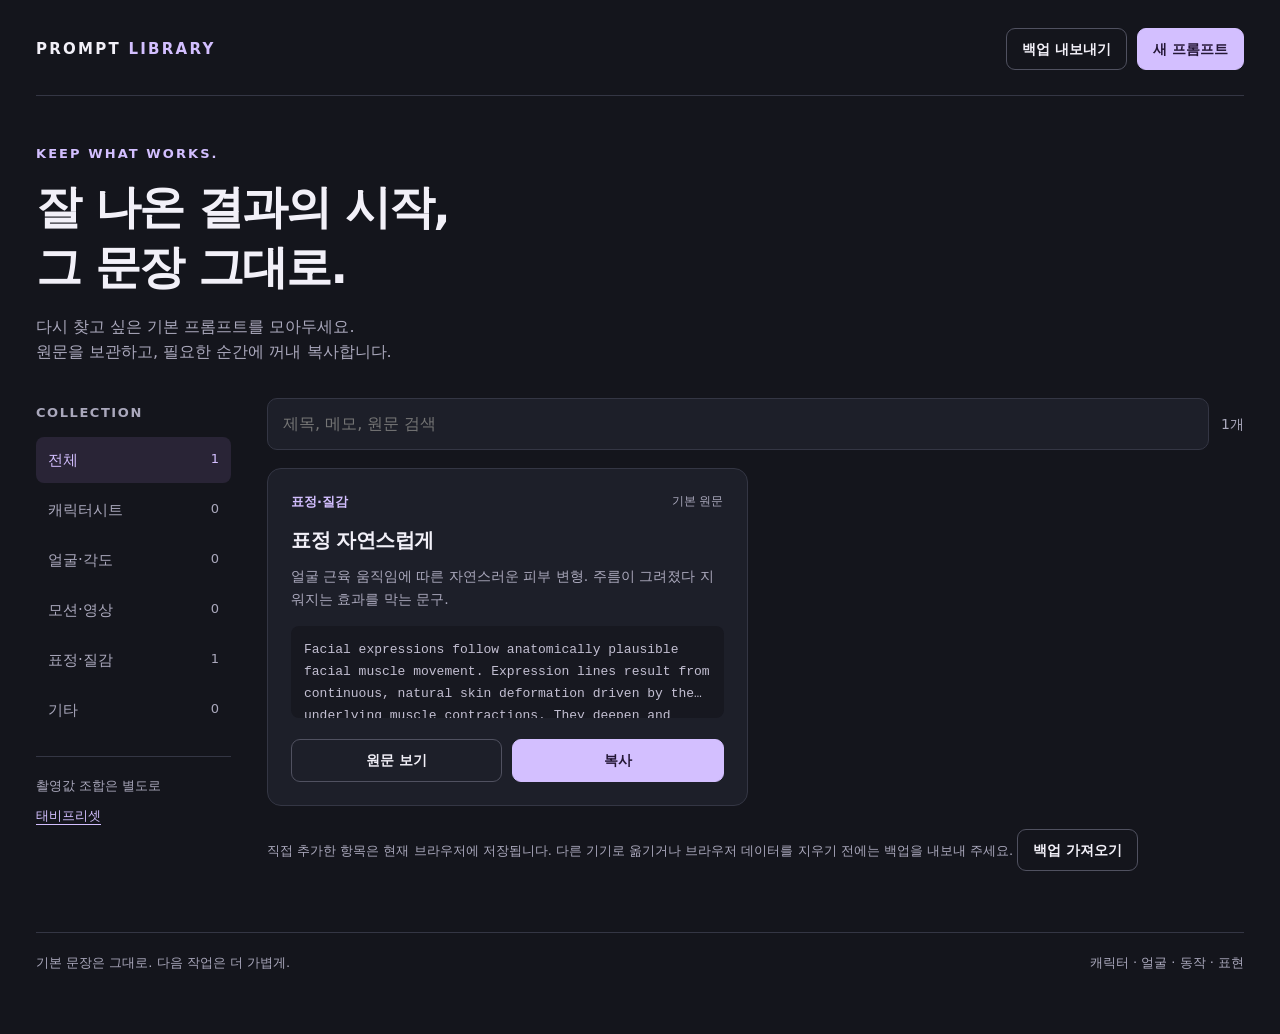
==== prompt-library/index.html @ 7e5e284a "Add standalone prompt library with exact-text storage and backup" ====
<!doctype html>
<html lang="ko">
<head>
<meta charset="utf-8">
<meta name="viewport" content="width=device-width,initial-scale=1">
<meta name="theme-color" content="#14151c">
<meta name="description" content="잘 나온 결과를 만든 프롬프트 원문을 보관하고 다시 꺼내 쓰는 개인 프롬프트 라이브러리.">
<title>PROMPT LIBRARY · 기본 프롬프트 보관함</title>
<style>
:root{color-scheme:dark;--bg:#14151c;--panel:#1d1f29;--line:#343644;--text:#f2f0f8;--muted:#aaa8bc;--accent:#d3bfff;--soft:#292436}
*{box-sizing:border-box}body{margin:0;background:var(--bg);color:var(--text);font-family:system-ui,-apple-system,"Segoe UI","Malgun Gothic",sans-serif;font-size:16px;line-height:1.6}
button,input,textarea,select{font:inherit}button,a,input,textarea,select{-webkit-tap-highlight-color:transparent}button{cursor:pointer}button:disabled{cursor:default;opacity:.5}
a{color:var(--accent);text-underline-offset:4px}button:focus-visible,a:focus-visible,input:focus-visible,textarea:focus-visible,select:focus-visible{outline:3px solid var(--accent);outline-offset:3px}
.shell{max-width:1280px;margin:auto;padding:28px 36px 60px}.top{display:flex;align-items:center;justify-content:space-between;gap:20px;padding-bottom:25px;border-bottom:1px solid var(--line)}
.brand{font-size:15px;letter-spacing:.15em;font-weight:750}.brand span{color:var(--accent)}.top-actions,.actions{display:flex;gap:10px;flex-wrap:wrap}
.btn{background:transparent;color:var(--text);border:1px solid #505160;border-radius:9px;padding:9px 15px;font-size:14px;font-weight:600;min-height:42px}.btn:hover{background:#2b2c38}.btn.primary{background:var(--accent);border-color:var(--accent);color:#241736}.btn.primary:hover{background:#e1d1ff}
.hero{padding:48px 0 33px}.eyebrow{font-size:13px;color:var(--accent);letter-spacing:.16em;font-weight:650}.hero h1{font-size:clamp(30px,4vw,46px);line-height:1.3;letter-spacing:-1.7px;margin:13px 0 16px}.hero p{color:var(--muted);margin:0;max-width:650px}
.layout{display:grid;grid-template-columns:195px minmax(0,1fr);gap:36px}.sidebar{padding-top:5px}.sidebar h2{font-size:13px;letter-spacing:.12em;color:var(--muted);margin:0 0 13px}.category{display:flex;align-items:center;justify-content:space-between;width:100%;background:none;border:0;color:var(--muted);text-align:left;font-size:15px;border-radius:8px;padding:11px 12px;margin-bottom:4px}.category:hover{background:var(--panel);color:var(--text)}.category[aria-pressed=true]{background:var(--soft);color:var(--accent)}.category small{font-size:13px}
.sidebar-note{border-top:1px solid var(--line);padding-top:19px;margin-top:23px;font-size:13px;color:var(--muted)}.sidebar-note a{display:block;margin-top:9px}
.tools{display:flex;gap:12px;align-items:center;margin-bottom:18px}.search{width:100%;background:var(--panel);border:1px solid var(--line);border-radius:10px;padding:12px 15px;color:var(--text);min-width:0}.result-count{font-size:14px;color:var(--muted);white-space:nowrap}.cards{display:grid;grid-template-columns:repeat(2,minmax(0,1fr));gap:16px}.card{border:1px solid var(--line);background:var(--panel);padding:23px;border-radius:14px;display:flex;flex-direction:column;min-width:0}.card-top{display:flex;align-items:center;justify-content:space-between;gap:10px}.tag{font-size:13px;color:var(--accent);font-weight:600}.origin{font-size:12px;color:var(--muted)}.card h3{font-size:20px;letter-spacing:-.5px;margin:12px 0 9px}.card p{color:var(--muted);font-size:14px;margin:0 0 16px;white-space:pre-wrap;overflow-wrap:anywhere}.excerpt{font:13px/1.7 Consolas,monospace;color:#c3bfd2;background:#171820;border-radius:8px;padding:13px;display:-webkit-box;-webkit-line-clamp:3;-webkit-box-orient:vertical;overflow:hidden;overflow-wrap:anywhere;margin:0 0 21px}.card .actions{margin-top:auto}.card .btn{flex:1}.empty{grid-column:1/-1;text-align:center;border:1px dashed #505160;border-radius:14px;padding:52px 24px}.empty h3{font-size:22px;margin:0 0 12px}.empty p{color:var(--muted);max-width:430px;margin:0 auto 22px}
.storage{margin-top:23px;color:var(--muted);font-size:13px}.footer{border-top:1px solid var(--line);margin-top:48px;padding-top:20px;color:var(--muted);font-size:13px;display:flex;justify-content:space-between;gap:15px;flex-wrap:wrap}
dialog{background:var(--panel);color:var(--text);border:1px solid #565268;border-radius:16px;width:min(820px,calc(100% - 24px));padding:0;max-height:90vh}dialog::backdrop{background:#090a10cc}.dialog-head{display:flex;justify-content:space-between;align-items:start;padding:23px 25px;border-bottom:1px solid var(--line);gap:16px}.dialog-head h2{font-size:23px;margin:0;letter-spacing:-.6px}.close{background:none;border:1px solid var(--line);color:var(--text);border-radius:7px;font-size:23px;line-height:1;width:36px;height:36px;flex-shrink:0}.dialog-body{padding:23px 25px}.dialog-body p{color:var(--muted);margin-top:0}.dialog-body pre{white-space:pre-wrap;overflow-wrap:anywhere;font:14px/1.8 Consolas,monospace;background:#13141c;padding:20px;border-radius:10px;max-height:47vh;overflow:auto}.dialog-foot{display:flex;gap:10px;flex-wrap:wrap;padding:17px 25px;border-top:1px solid var(--line)}.dialog-foot .btn.primary{margin-left:auto}
label.field{display:block;font-size:14px;margin:0 0 17px;color:#d6d2e2}.field input,.field textarea,.field select{display:block;width:100%;margin-top:7px;padding:10px 12px;border:1px solid #555365;border-radius:8px;color:var(--text);background:#13141c}.field textarea{resize:vertical}.field select{appearance:none;background-image:url("data:image/svg+xml,%3Csvg xmlns='http://www.w3.org/2000/svg' width='12' height='8'%3E%3Cpath d='m1 1 5 5 5-5' fill='none' stroke='%23d3bfff' stroke-width='2'/%3E%3C/svg%3E");background-position:right 13px center;background-repeat:no-repeat;padding-right:35px}.field textarea.prompt{min-height:220px;font:14px/1.7 Consolas,monospace}.field-help{font-size:13px;color:var(--muted)}.danger{color:#ffbdbd}.error{color:#ffbdbd;font-size:14px;margin:0 0 12px;white-space:pre-wrap}.toast{position:fixed;bottom:25px;left:50%;transform:translateX(-50%);background:#e0d1fb;color:#251b38;padding:11px 20px;border-radius:9px;box-shadow:0 5px 30px #0006;max-width:90%;z-index:10;font-size:14px}.hidden,[hidden]{display:none!important}
@media(max-width:850px){.shell{padding:20px 22px 40px}.layout{grid-template-columns:1fr;gap:22px}.sidebar h2,.sidebar-note{display:none}.categories{display:flex;gap:6px;overflow-x:auto}.category{width:auto;white-space:nowrap;gap:12px;margin:0}.hero{padding-top:35px}.cards{grid-template-columns:1fr 1fr}}
@media(max-width:570px){.shell{padding:18px 16px 35px}.top{align-items:start}.brand{font-size:12px;line-height:1.8}.top-actions{gap:7px;justify-content:flex-end}.top-actions .btn{font-size:13px;padding:8px 10px}.hero h1{font-size:31px}.cards{grid-template-columns:1fr}.dialog-body,.dialog-head{padding:19px}.dialog-foot{padding:15px 19px}.tools{gap:8px}.card{padding:20px}}
</style>
</head>
<body>
<main class="shell">
<header class="top"><div class="brand">PROMPT <span>LIBRARY</span></div><div class="top-actions"><button class="btn" id="exportBtn">백업 내보내기</button><button class="btn primary" id="newBtn">새 프롬프트</button></div></header>
<section class="hero"><div class="eyebrow">KEEP WHAT WORKS.</div><h1>잘 나온 결과의 시작,<br>그 문장 그대로.</h1><p>다시 찾고 싶은 기본 프롬프트를 모아두세요.<br>원문을 보관하고, 필요한 순간에 꺼내 복사합니다.</p></section>
<div class="layout">
<aside class="sidebar"><h2>COLLECTION</h2><nav class="categories" id="categories" aria-label="프롬프트 분류"></nav><div class="sidebar-note">촬영값 조합은 별도로<a href="/tabby-presets-v4/">태비프리셋</a></div></aside>
<section aria-label="프롬프트 목록"><div class="tools"><input type="search" id="search" class="search" placeholder="제목, 메모, 원문 검색" aria-label="프롬프트 검색"><span class="result-count" id="count" aria-live="polite"></span></div><div class="cards" id="cards"></div><p class="storage">직접 추가한 항목은 현재 브라우저에 저장됩니다. 다른 기기로 옮기거나 브라우저 데이터를 지우기 전에는 백업을 내보내 주세요. <button class="btn" id="importBtn">백업 가져오기</button></p></section>
</div>
<footer class="footer"><span>기본 문장은 그대로. 다음 작업은 더 가볍게.</span><span>캐릭터 · 얼굴 · 동작 · 표현</span></footer>
</main>
<dialog id="viewDialog" aria-labelledby="viewTitle"><header class="dialog-head"><div><span class="tag" id="viewCategory"></span><h2 id="viewTitle"></h2></div><button class="close" data-close="viewDialog" aria-label="원문 닫기">×</button></header><div class="dialog-body"><p id="viewNote"></p><pre id="viewText"></pre><span class="field-help" id="viewLength"></span></div><footer class="dialog-foot"><button class="btn" id="editBtn">수정</button><button class="btn danger" id="deleteBtn">삭제</button><button class="btn primary" id="copyView">원문 복사</button></footer></dialog>
<dialog id="editDialog" aria-labelledby="editTitle"><form id="editForm"><header class="dialog-head"><h2 id="editTitle">새 프롬프트</h2><button class="close" type="button" data-close="editDialog" aria-label="작성 닫기">×</button></header><div class="dialog-body"><p class="error" id="editError" hidden></p><label class="field">제목<input id="titleInput" required maxlength="120" placeholder="예: 캐릭터시트 · 앞 / 뒤 / 타이트샷"></label><label class="field">분류<select id="categoryInput"></select></label><label class="field">메모<textarea id="noteInput" rows="2" maxlength="2000" placeholder="잘 나온 조건이나 참조 이미지 역할을 적어두세요."></textarea></label><label class="field">프롬프트 원문<textarea class="prompt" id="textInput" required spellcheck="false" placeholder="성공한 프롬프트를 그대로 붙여넣으세요."></textarea></label><div class="field-help">원문은 자동으로 고치거나 번역하지 않습니다.</div></div><footer class="dialog-foot"><button class="btn" type="button" data-close="editDialog">취소</button><button class="btn primary" type="submit">이 브라우저에 저장</button></footer></form></dialog>
<input type="file" id="importFile" accept=".json,application/json" hidden>
<div id="toast" class="toast" role="status" hidden></div>
<script>
'use strict';
const CATEGORIES=['캐릭터시트','얼굴·각도','모션·영상','표정·질감','기타'];
const SEEDS=[{id:'builtin-natural-expression',title:'표정 자연스럽게',category:'표정·질감',note:'얼굴 근육 움직임에 따른 자연스러운 피부 변형. 주름이 그려졌다 지워지는 효과를 막는 문구.',text:'Facial expressions follow anatomically plausible facial muscle movement.\n\nExpression lines result from continuous, natural skin deformation driven by the underlying muscle contractions. They deepen and soften smoothly with the expression, remaining consistent with the skin’s texture and lighting.\n\nKeep the eyes, cheeks and mouth coordinated.\n\nNo drawn-on wrinkle lines, sudden crease appearance or disappearance, or flickering wrinkle textures.'}];
const KEY='prompt-library-v1';
const $=id=>document.getElementById(id);
let local=[],category='전체',query='',viewId=null,editId=null,timer;
let storageReady=true;
try{const saved=JSON.parse(localStorage.getItem(KEY)||'[]');if(!validEntries(saved))throw Error('invalid');local=saved;}catch(e){storageReady=false;}
function validEntries(entries){return Array.isArray(entries)&&entries.every(p=>p&&typeof p.id==='string'&&p.id.startsWith('local-')&&typeof p.title==='string'&&p.title.trim()&&typeof p.text==='string'&&p.text.trim()&&typeof p.note==='string'&&CATEGORIES.includes(p.category))&&new Set(entries.map(p=>p.id)).size===entries.length;}
function all(){return [...SEEDS,...local];}
function notify(text){clearTimeout(timer);$('toast').textContent=text;$('toast').hidden=false;timer=setTimeout(()=>$('toast').hidden=true,3500);}
function persist(next){if(!storageReady){notify('기존 보관함을 읽지 못해 저장을 중단했어요. 브라우저 데이터를 확인해 주세요.');return false;}try{localStorage.setItem(KEY,JSON.stringify(next));local=next;storageReady=true;return true;}catch(e){notify('저장 공간에 접근할 수 없어요. 원문을 복사해 별도로 보관해 주세요.');return false;}}
function el(tag,cls,text){const n=document.createElement(tag);if(cls)n.className=cls;if(text!==undefined)n.textContent=text;return n;}
function render(){
 const items=all();
 $('categories').replaceChildren();
 for(const name of ['전체',...CATEGORIES]){const b=el('button','category');b.type='button';b.setAttribute('aria-pressed',String(category===name));b.append(el('span','',name),el('small','',String(name==='전체'?items.length:items.filter(p=>p.category===name).length)));b.addEventListener('click',()=>{category=name;render();});$('categories').append(b);}
 const filtered=items.filter(p=>(category==='전체'||p.category===category)&&[p.title,p.note,p.text].some(t=>t.toLocaleLowerCase().includes(query)));
 $('count').textContent=filtered.length+'개';
 $('cards').replaceChildren();
 for(const p of filtered){const card=el('article','card');const top=el('div','card-top');top.append(el('span','tag',p.category),el('span','origin',p.id.startsWith('builtin-')?'기본 원문':'내 보관함'));card.append(top,el('h3','',p.title),el('p','',p.note),el('div','excerpt',p.text));const actions=el('div','actions');const open=el('button','btn','원문 보기');open.type='button';open.addEventListener('click',()=>show(p.id));const copy=el('button','btn primary','복사');copy.type='button';copy.addEventListener('click',()=>copyText(p));actions.append(open,copy);card.append(actions);$('cards').append(card);}
 if(!filtered.length){const empty=el('div','empty');empty.append(el('h3','',query?'검색 결과가 없어요':'첫 원문을 담아보세요'),el('p','',query?'다른 검색어나 분류로 찾아보세요.':'캐릭터시트, 얼굴 3분할처럼 잘 먹힌 프롬프트를 수정 없이 보관하세요.'));if(!query){const b=el('button','btn primary','프롬프트 추가');b.addEventListener('click',()=>edit());empty.append(b);}$('cards').append(empty);}
}
function show(id){const p=all().find(p=>p.id===id);if(!p)return;viewId=id;$('viewCategory').textContent=p.category;$('viewTitle').textContent=p.title;$('viewNote').textContent=p.note;$('viewText').textContent=p.text;$('viewLength').textContent=p.text.length.toLocaleString()+'자 · 공백·줄바꿈 포함';$('deleteBtn').hidden=id.startsWith('builtin-');$('editBtn').textContent=id.startsWith('builtin-')?'내 사본 만들기':'수정';$('viewDialog').showModal();}
function edit(p=null){if($('viewDialog').open)$('viewDialog').close();editId=p&&p.id.startsWith('local-')?p.id:null;$('editTitle').textContent=editId?'프롬프트 수정':p?'내 사본 만들기':'새 프롬프트';$('editForm').reset();$('editError').hidden=true;$('titleInput').value=p?p.title:'';$('categoryInput').value=p?p.category:category==='전체'?CATEGORIES[0]:category;$('noteInput').value=p?p.note:'';$('textInput').value=p?p.text:'';$('editDialog').showModal();}
async function copyText(p){try{await navigator.clipboard.writeText(p.text);notify('원문을 그대로 복사했어요.');}catch(e){if(!$('viewDialog').open)show(p.id);const selection=window.getSelection();const range=document.createRange();range.selectNodeContents($('viewText'));selection.removeAllRanges();selection.addRange(range);notify('원문을 선택했어요. Ctrl+C 또는 복사 메뉴로 복사해 주세요.');}}
function download(data){const url=URL.createObjectURL(new Blob([JSON.stringify(data,null,2)],{type:'application/json'}));const a=el('a');a.href=url;a.download='prompt-library-backup-'+new Date().toISOString().slice(0,10)+'.json';document.body.append(a);a.click();a.remove();setTimeout(()=>URL.revokeObjectURL(url),1000);}
for(const name of CATEGORIES){const o=el('option','',name);o.value=name;$('categoryInput').append(o);}
$('search').addEventListener('input',e=>{query=e.target.value.toLocaleLowerCase();render();});
$('newBtn').addEventListener('click',()=>edit());
$('editBtn').addEventListener('click',()=>edit(all().find(p=>p.id===viewId)));
$('copyView').addEventListener('click',()=>copyText(all().find(p=>p.id===viewId)));
document.querySelectorAll('[data-close]').forEach(b=>b.addEventListener('click',()=>$(b.dataset.close).close()));
$('editForm').addEventListener('submit',e=>{e.preventDefault();if(!$('titleInput').value.trim()||!$('textInput').value.trim()){$('editError').textContent='제목과 원문을 입력해 주세요.';$('editError').hidden=false;return;}const p={id:editId||'local-'+crypto.randomUUID(),title:$('titleInput').value,category:$('categoryInput').value,note:$('noteInput').value,text:$('textInput').value};const next=editId?local.map(x=>x.id===editId?p:x):[...local,p];if(!persist(next))return;category=p.category;query='';$('search').value='';$('editDialog').close();render();notify('원문을 저장했어요.');});
$('deleteBtn').addEventListener('click',()=>{const p=local.find(p=>p.id===viewId);if(!p)return;if(confirm('“'+p.title+'”을 내 보관함에서 삭제할까요? 백업이 없다면 복구할 수 없어요.')){if(!persist(local.filter(x=>x.id!==viewId)))return;$('viewDialog').close();render();notify('삭제했어요.');}});
$('exportBtn').addEventListener('click',()=>{if(!storageReady){notify('저장된 데이터를 읽을 수 없어 백업을 만들지 않았어요. 브라우저 저장소를 확인해 주세요.');return;}download({format:'prompt-library',version:1,entries:local});});
$('importBtn').addEventListener('click',()=>$('importFile').click());
$('importFile').addEventListener('change',async e=>{const file=e.target.files[0];if(!file)return;try{if(file.size>5*1024*1024)throw Error('파일 크기는 5MB 이하여야 해요.');const data=JSON.parse(await file.text());if(data.format!=='prompt-library'||data.version!==1||!validEntries(data.entries))throw Error('올바른 프롬프트 라이브러리 백업 파일이 아니에요.');const next=[...local];let added=0;for(const p of data.entries){if(next.some(x=>x.title===p.title&&x.category===p.category&&x.note===p.note&&x.text===p.text))continue;next.push({...p,id:'local-'+crypto.randomUUID()});added++;}if(added&&!persist(next))return;category='전체';query='';$('search').value='';render();notify(added+'개를 가져왔어요. 기존 원문은 유지했어요.');}catch(error){notify(error.message||'백업을 읽지 못했어요.');}finally{e.target.value='';}});
render();
if(!storageReady)notify('브라우저 보관함을 읽지 못했어요. 기존 데이터를 덮어쓰지 않도록 백업을 확인해 주세요.');
</script>
</body>
</html>
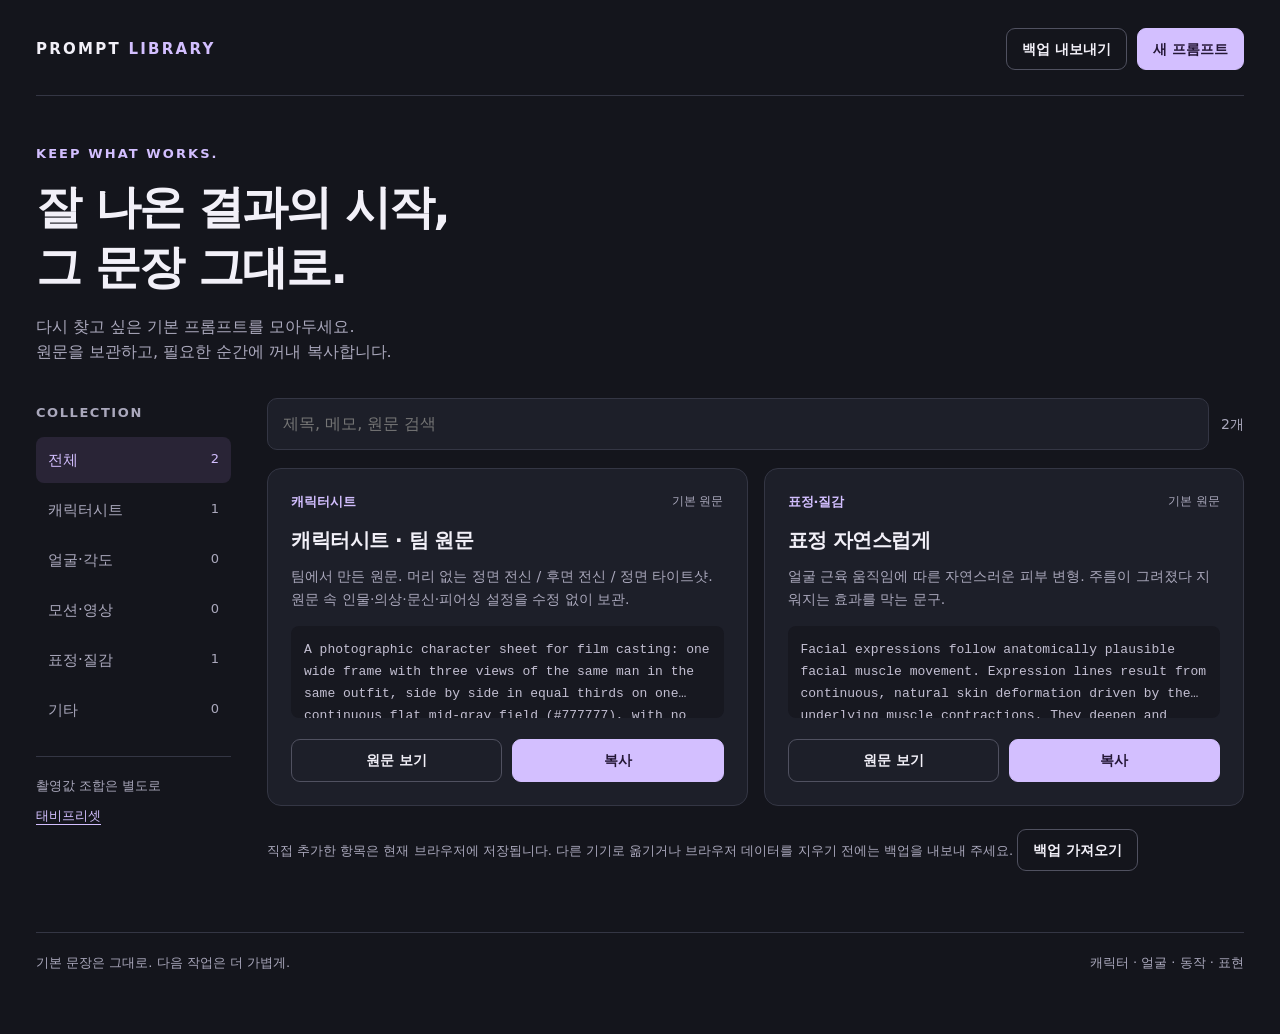
==== commit 029a0eef: "Archive original team character sheet prompt verbatim" ====
--- a/prompt-library/index.html
+++ b/prompt-library/index.html
@@ -42,7 +42,7 @@
 <script>
 'use strict';
 const CATEGORIES=['캐릭터시트','얼굴·각도','모션·영상','표정·질감','기타'];
-const SEEDS=[{id:'builtin-natural-expression',title:'표정 자연스럽게',category:'표정·질감',note:'얼굴 근육 움직임에 따른 자연스러운 피부 변형. 주름이 그려졌다 지워지는 효과를 막는 문구.',text:'Facial expressions follow anatomically plausible facial muscle movement.\n\nExpression lines result from continuous, natural skin deformation driven by the underlying muscle contractions. They deepen and soften smoothly with the expression, remaining consistent with the skin’s texture and lighting.\n\nKeep the eyes, cheeks and mouth coordinated.\n\nNo drawn-on wrinkle lines, sudden crease appearance or disappearance, or flickering wrinkle textures.'}];
+const SEEDS=[{"id":"builtin-character-sheet-team-original","title":"캐릭터시트 · 팀 원문","category":"캐릭터시트","note":"팀에서 만든 원문. 머리 없는 정면 전신 / 후면 전신 / 정면 타이트샷. 원문 속 인물·의상·문신·피어싱 설정을 수정 없이 보관.","text":"A photographic character sheet for film casting: one wide frame with three views of the same man in the same outfit, side by side in equal thirds on one continuous flat mid-gray field (#777777), with no dividing lines or borders between the views.\n\nThe attached reference sets identity and wardrobe only: face, hair, build, tattoo, piercings and garments. Its smoothed skin, stiff hair, lighting, background, poses, layout and guitar are not used; his hands are empty.\n\nA lean young East Asian man with tousled bleached-blond hair, dark at the roots, the sides and nape clipped short and dark, light warm skin and sharp dark brows. A black fine-line compass-wheel tattoo sits on the right side of his neck below the ear, a thin line running up to the earlobe. Round black plug earrings in both lobes; a small silver ring through the lower lip, just off-center toward his right. He wears a dark crimson button-up shirt in an all-over black paisley print, collar open and top buttons undone over a white ribbed tank, sleeves rolled to the elbow, untucked; faded black slim jeans, a silver wallet chain at his left hip; black lace-up combat boots; a silver chain necklace.\n\nLeft third — full body from the front, headless. He stands dead-on to the lens, shoulders and hips square, arms relaxed at the sides, feet parallel, weight even, whatever pose the reference shows. The head and hair are absent. The neck ends in one clean flat horizontal edge at the base of the throat, like a headless dress-form, with empty gray above it. The shirt hangs open over the white tank, the silver chain resting on the skin below the cut edge.\n\nMiddle third — full body from directly behind, head attached, the same squared even stance, spine centered. The blond top sits over the short dark nape, the tattoo shows on the right side of the neck, and the paisley print runs unbroken across the shirt back to its loose hem.\n\nThe front and rear figures are the same size, shoulders level with each other, shoes on one baseline.\n\nRight third — tight face close-up from just above the crown to the collarbones, the face filling the view. Head dead-on and level, both ears equally visible, eyes into the lens, neutral expression, lips closed. The paisley collar, white tank and silver chain enter at the bottom.\n\nLighting is flat and directionless in all three views: one broad soft frontal source with equal fill from every side, both halves of the face equally bright, no shadow thrown. The gray is one even value corner to corner, a flat color, not a wall or floor.\n\nTexture is the priority. Natural skin texture at true-to-life color: fine visible pores across the nose, cheeks and forehead, faint peach fuzz along the jaw and hairline, slight natural tonal variation, a matte finish — clear, real and flattering, the way a sharp medium-format studio photograph renders a face. Hair as separate strands with flyaways and visible darker regrowth at the roots. Fine fabric detail: the woven paisley cloth with the print sitting in the fabric, the rib of the white tank, faded twill and seam wear on the black denim, scuffed boot leather. Real metal on the chains and lip ring; the tattoo as soft ink under the skin. Skin tone identical across face, neck, hands and back in every view. Sharp even focus, soft film grain.\n\nNo text, labels or numbers, no dividing lines, no shadows on the gray, no floor line, no vignette or gradient, no background blur, no torn or ragged neck edge, no retouched, airbrushed, waxy or plastic skin, no CGI or illustrated look."},{id:'builtin-natural-expression',title:'표정 자연스럽게',category:'표정·질감',note:'얼굴 근육 움직임에 따른 자연스러운 피부 변형. 주름이 그려졌다 지워지는 효과를 막는 문구.',text:'Facial expressions follow anatomically plausible facial muscle movement.\n\nExpression lines result from continuous, natural skin deformation driven by the underlying muscle contractions. They deepen and soften smoothly with the expression, remaining consistent with the skin’s texture and lighting.\n\nKeep the eyes, cheeks and mouth coordinated.\n\nNo drawn-on wrinkle lines, sudden crease appearance or disappearance, or flickering wrinkle textures.'}];
 const KEY='prompt-library-v1';
 const $=id=>document.getElementById(id);
 let local=[],category='전체',query='',viewId=null,editId=null,timer;
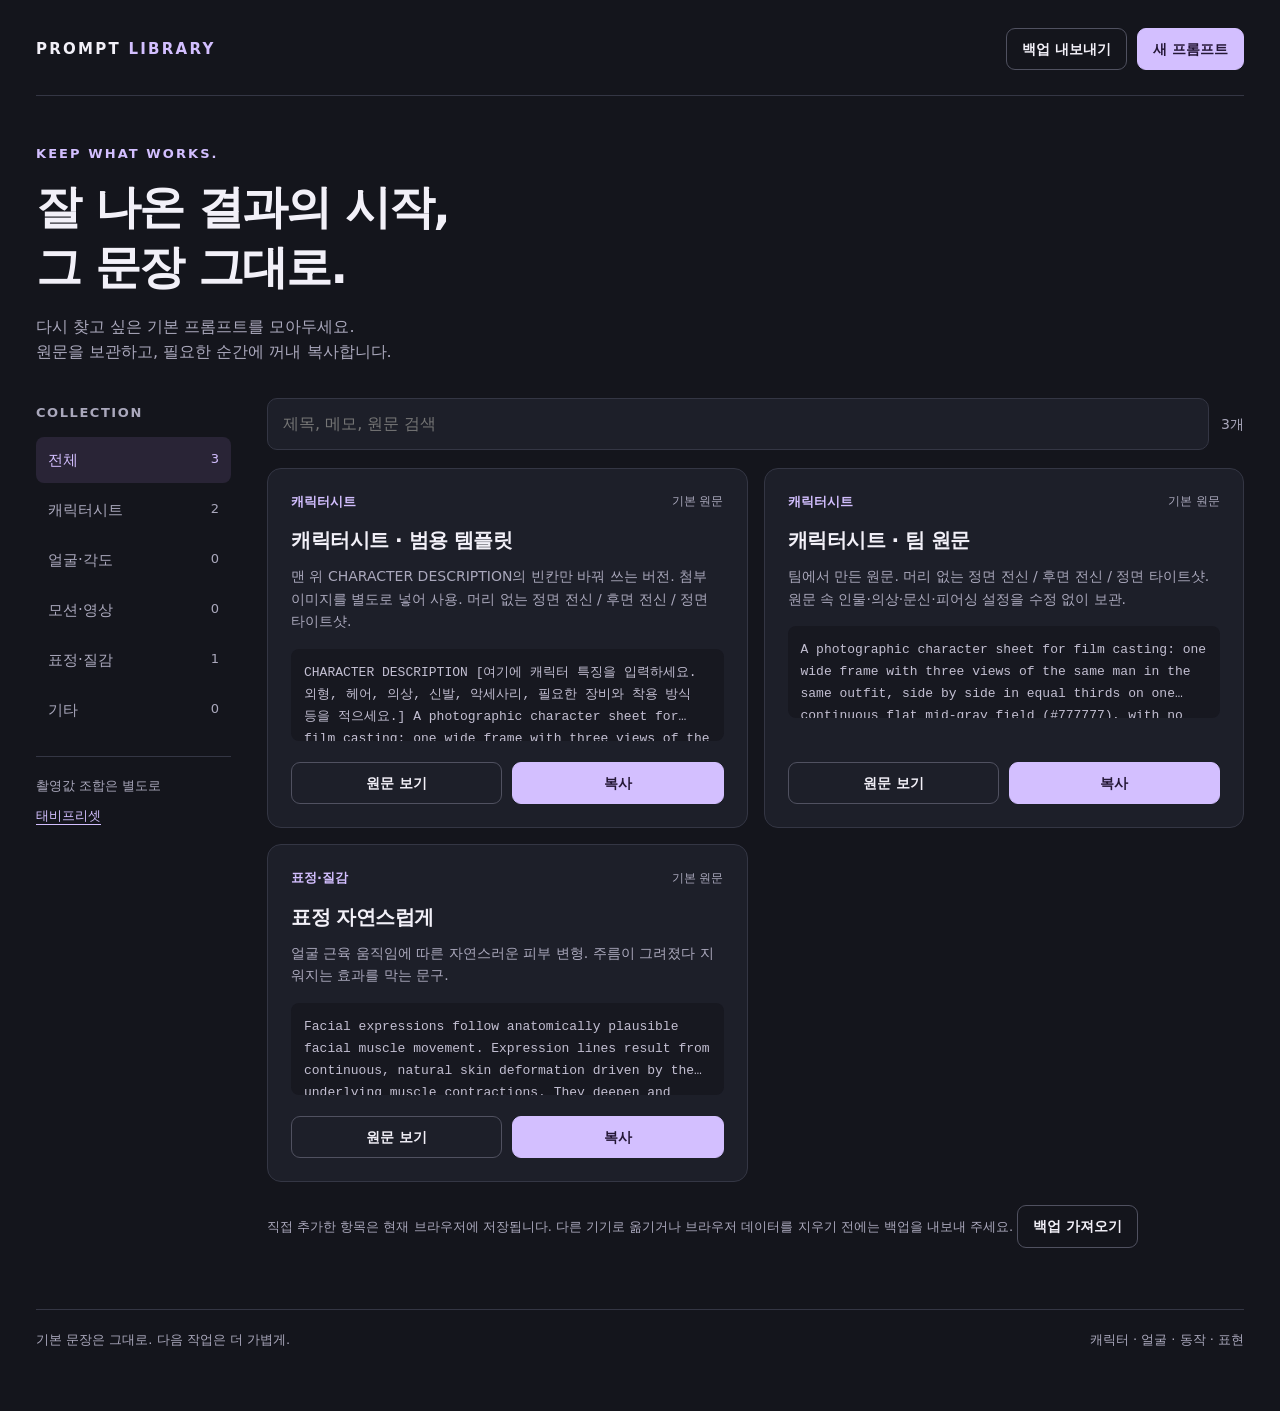
==== commit dc231f4e: "Add reusable character sheet template with character description placeholder" ====
--- a/prompt-library/index.html
+++ b/prompt-library/index.html
@@ -42,7 +42,7 @@
 <script>
 'use strict';
 const CATEGORIES=['캐릭터시트','얼굴·각도','모션·영상','표정·질감','기타'];
-const SEEDS=[{"id":"builtin-character-sheet-team-original","title":"캐릭터시트 · 팀 원문","category":"캐릭터시트","note":"팀에서 만든 원문. 머리 없는 정면 전신 / 후면 전신 / 정면 타이트샷. 원문 속 인물·의상·문신·피어싱 설정을 수정 없이 보관.","text":"A photographic character sheet for film casting: one wide frame with three views of the same man in the same outfit, side by side in equal thirds on one continuous flat mid-gray field (#777777), with no dividing lines or borders between the views.\n\nThe attached reference sets identity and wardrobe only: face, hair, build, tattoo, piercings and garments. Its smoothed skin, stiff hair, lighting, background, poses, layout and guitar are not used; his hands are empty.\n\nA lean young East Asian man with tousled bleached-blond hair, dark at the roots, the sides and nape clipped short and dark, light warm skin and sharp dark brows. A black fine-line compass-wheel tattoo sits on the right side of his neck below the ear, a thin line running up to the earlobe. Round black plug earrings in both lobes; a small silver ring through the lower lip, just off-center toward his right. He wears a dark crimson button-up shirt in an all-over black paisley print, collar open and top buttons undone over a white ribbed tank, sleeves rolled to the elbow, untucked; faded black slim jeans, a silver wallet chain at his left hip; black lace-up combat boots; a silver chain necklace.\n\nLeft third — full body from the front, headless. He stands dead-on to the lens, shoulders and hips square, arms relaxed at the sides, feet parallel, weight even, whatever pose the reference shows. The head and hair are absent. The neck ends in one clean flat horizontal edge at the base of the throat, like a headless dress-form, with empty gray above it. The shirt hangs open over the white tank, the silver chain resting on the skin below the cut edge.\n\nMiddle third — full body from directly behind, head attached, the same squared even stance, spine centered. The blond top sits over the short dark nape, the tattoo shows on the right side of the neck, and the paisley print runs unbroken across the shirt back to its loose hem.\n\nThe front and rear figures are the same size, shoulders level with each other, shoes on one baseline.\n\nRight third — tight face close-up from just above the crown to the collarbones, the face filling the view. Head dead-on and level, both ears equally visible, eyes into the lens, neutral expression, lips closed. The paisley collar, white tank and silver chain enter at the bottom.\n\nLighting is flat and directionless in all three views: one broad soft frontal source with equal fill from every side, both halves of the face equally bright, no shadow thrown. The gray is one even value corner to corner, a flat color, not a wall or floor.\n\nTexture is the priority. Natural skin texture at true-to-life color: fine visible pores across the nose, cheeks and forehead, faint peach fuzz along the jaw and hairline, slight natural tonal variation, a matte finish — clear, real and flattering, the way a sharp medium-format studio photograph renders a face. Hair as separate strands with flyaways and visible darker regrowth at the roots. Fine fabric detail: the woven paisley cloth with the print sitting in the fabric, the rib of the white tank, faded twill and seam wear on the black denim, scuffed boot leather. Real metal on the chains and lip ring; the tattoo as soft ink under the skin. Skin tone identical across face, neck, hands and back in every view. Sharp even focus, soft film grain.\n\nNo text, labels or numbers, no dividing lines, no shadows on the gray, no floor line, no vignette or gradient, no background blur, no torn or ragged neck edge, no retouched, airbrushed, waxy or plastic skin, no CGI or illustrated look."},{id:'builtin-natural-expression',title:'표정 자연스럽게',category:'표정·질감',note:'얼굴 근육 움직임에 따른 자연스러운 피부 변형. 주름이 그려졌다 지워지는 효과를 막는 문구.',text:'Facial expressions follow anatomically plausible facial muscle movement.\n\nExpression lines result from continuous, natural skin deformation driven by the underlying muscle contractions. They deepen and soften smoothly with the expression, remaining consistent with the skin’s texture and lighting.\n\nKeep the eyes, cheeks and mouth coordinated.\n\nNo drawn-on wrinkle lines, sudden crease appearance or disappearance, or flickering wrinkle textures.'}];
+const SEEDS=[{"id":"builtin-character-sheet-universal","title":"캐릭터시트 · 범용 템플릿","category":"캐릭터시트","note":"맨 위 CHARACTER DESCRIPTION의 빈칸만 바꿔 쓰는 버전. 첨부 이미지를 별도로 넣어 사용. 머리 없는 정면 전신 / 후면 전신 / 정면 타이트샷.","text":"CHARACTER DESCRIPTION\n[여기에 캐릭터 특징을 입력하세요. 외형, 헤어, 의상, 신발, 악세사리, 필요한 장비와 착용 방식 등을 적으세요.]\n\nA photographic character sheet for film casting: one wide frame with three views of the same person in the same outfit, side by side in equal thirds on one continuous flat mid-gray field (#777777), with no dividing lines or borders between the views.\n\nThe attached reference images set identity and appearance: face, hair, build, skin tone, garments, footwear and accessories. Preserve the reference appearance except for changes explicitly requested in CHARACTER DESCRIPTION. Do not add, remove, reinterpret, beautify or redesign other features.\n\nThe references' lighting, backgrounds, poses and layouts are not used. Both hands are empty. Any worn or strapped equipment specified in CHARACTER DESCRIPTION remains correctly attached and consistent across views.\n\nLEFT THIRD — HEADLESS FRONT FULL BODY\nStand directly facing the lens, shoulders and hips square, arms relaxed at the sides, feet parallel and weight evenly distributed.\n\nThe head and hair are absent. The neck ends in one clean, flat horizontal edge at the base of the throat, like a headless dress form, with empty gray above it. This is a non-graphic wardrobe presentation with no wound or exposed anatomy.\n\nPreserve the reference garments, collar or neckline, accessories and visible equipment. Show the complete body and both shoes.\n\nMIDDLE THIRD — REAR FULL BODY\nShow the same person directly from behind, head attached, in the same square, evenly weighted stance, with the spine centered and arms relaxed at the sides.\n\nPreserve the reference hairstyle from behind, garment construction, fit, length, silhouette, footwear and naturally visible accessories. Any specified worn equipment is visibly supported by its straps and attachment points.\n\nThe front and rear figures have the same scale, shoulders aligned horizontally and shoes on one baseline.\n\nRIGHT THIRD — TIGHT FRONTAL FACE CLOSE-UP\nFrame from just above the highest point of the hair or headwear to the collarbones, with the face filling the view.\n\nHead directly facing the camera and level, eyes into the lens, neutral expression and closed lips. Ear placement is symmetrical, with natural coverage by the reference hairstyle.\n\nPreserve facial identity, proportions, eyes, nose, lips, jawline and chin. Include the reference neckline and naturally visible accessories at the bottom.\n\nLIGHTING\nFlat, balanced illumination in all three views: one broad soft frontal source with equal fill from every side, no harsh shadows.\n\nThe gray background is one even value corner to corner, a flat color rather than a visible wall or floor.\n\nTEXTURE\nNatural skin texture at true-to-life color: fine visible pores, faint peach fuzz, subtle tonal variation and a matte finish. Preserve reference-supported skin markings without inventing new ones.\n\nHair appears as separate strands with natural flyaways and roots matching the reference.\n\nShow realistic fabric weave, seams, folds and material-specific texture on clothing and footwear. Accessories and equipment retain believable surface detail, reflections and weight. Any reference tattoos resemble ink beneath the skin.\n\nSkin tone remains consistent across the face, neck and hands. Sharp even focus, natural proportions, subtle film grain and realistic medium-format studio photography.\n\nCONSTRAINTS\nNo text, labels, numbers, dividing lines or borders.\nNo background shadows, floor line, vignette, gradient or background blur.\nNo additional people, duplicate views or inconsistent facial identity.\nNo unrequested changes to age, anatomy, hair, clothing or accessories.\nNo added or removed tattoos, piercings or jewelry unless explicitly requested in CHARACTER DESCRIPTION.\nNo torn or ragged neck edge, wounds or exposed anatomy.\nNo airbrushed, waxy or plastic skin, CGI or illustrated appearance."},{"id":"builtin-character-sheet-team-original","title":"캐릭터시트 · 팀 원문","category":"캐릭터시트","note":"팀에서 만든 원문. 머리 없는 정면 전신 / 후면 전신 / 정면 타이트샷. 원문 속 인물·의상·문신·피어싱 설정을 수정 없이 보관.","text":"A photographic character sheet for film casting: one wide frame with three views of the same man in the same outfit, side by side in equal thirds on one continuous flat mid-gray field (#777777), with no dividing lines or borders between the views.\n\nThe attached reference sets identity and wardrobe only: face, hair, build, tattoo, piercings and garments. Its smoothed skin, stiff hair, lighting, background, poses, layout and guitar are not used; his hands are empty.\n\nA lean young East Asian man with tousled bleached-blond hair, dark at the roots, the sides and nape clipped short and dark, light warm skin and sharp dark brows. A black fine-line compass-wheel tattoo sits on the right side of his neck below the ear, a thin line running up to the earlobe. Round black plug earrings in both lobes; a small silver ring through the lower lip, just off-center toward his right. He wears a dark crimson button-up shirt in an all-over black paisley print, collar open and top buttons undone over a white ribbed tank, sleeves rolled to the elbow, untucked; faded black slim jeans, a silver wallet chain at his left hip; black lace-up combat boots; a silver chain necklace.\n\nLeft third — full body from the front, headless. He stands dead-on to the lens, shoulders and hips square, arms relaxed at the sides, feet parallel, weight even, whatever pose the reference shows. The head and hair are absent. The neck ends in one clean flat horizontal edge at the base of the throat, like a headless dress-form, with empty gray above it. The shirt hangs open over the white tank, the silver chain resting on the skin below the cut edge.\n\nMiddle third — full body from directly behind, head attached, the same squared even stance, spine centered. The blond top sits over the short dark nape, the tattoo shows on the right side of the neck, and the paisley print runs unbroken across the shirt back to its loose hem.\n\nThe front and rear figures are the same size, shoulders level with each other, shoes on one baseline.\n\nRight third — tight face close-up from just above the crown to the collarbones, the face filling the view. Head dead-on and level, both ears equally visible, eyes into the lens, neutral expression, lips closed. The paisley collar, white tank and silver chain enter at the bottom.\n\nLighting is flat and directionless in all three views: one broad soft frontal source with equal fill from every side, both halves of the face equally bright, no shadow thrown. The gray is one even value corner to corner, a flat color, not a wall or floor.\n\nTexture is the priority. Natural skin texture at true-to-life color: fine visible pores across the nose, cheeks and forehead, faint peach fuzz along the jaw and hairline, slight natural tonal variation, a matte finish — clear, real and flattering, the way a sharp medium-format studio photograph renders a face. Hair as separate strands with flyaways and visible darker regrowth at the roots. Fine fabric detail: the woven paisley cloth with the print sitting in the fabric, the rib of the white tank, faded twill and seam wear on the black denim, scuffed boot leather. Real metal on the chains and lip ring; the tattoo as soft ink under the skin. Skin tone identical across face, neck, hands and back in every view. Sharp even focus, soft film grain.\n\nNo text, labels or numbers, no dividing lines, no shadows on the gray, no floor line, no vignette or gradient, no background blur, no torn or ragged neck edge, no retouched, airbrushed, waxy or plastic skin, no CGI or illustrated look."},{id:'builtin-natural-expression',title:'표정 자연스럽게',category:'표정·질감',note:'얼굴 근육 움직임에 따른 자연스러운 피부 변형. 주름이 그려졌다 지워지는 효과를 막는 문구.',text:'Facial expressions follow anatomically plausible facial muscle movement.\n\nExpression lines result from continuous, natural skin deformation driven by the underlying muscle contractions. They deepen and soften smoothly with the expression, remaining consistent with the skin’s texture and lighting.\n\nKeep the eyes, cheeks and mouth coordinated.\n\nNo drawn-on wrinkle lines, sudden crease appearance or disappearance, or flickering wrinkle textures.'}];
 const KEY='prompt-library-v1';
 const $=id=>document.getElementById(id);
 let local=[],category='전체',query='',viewId=null,editId=null,timer;
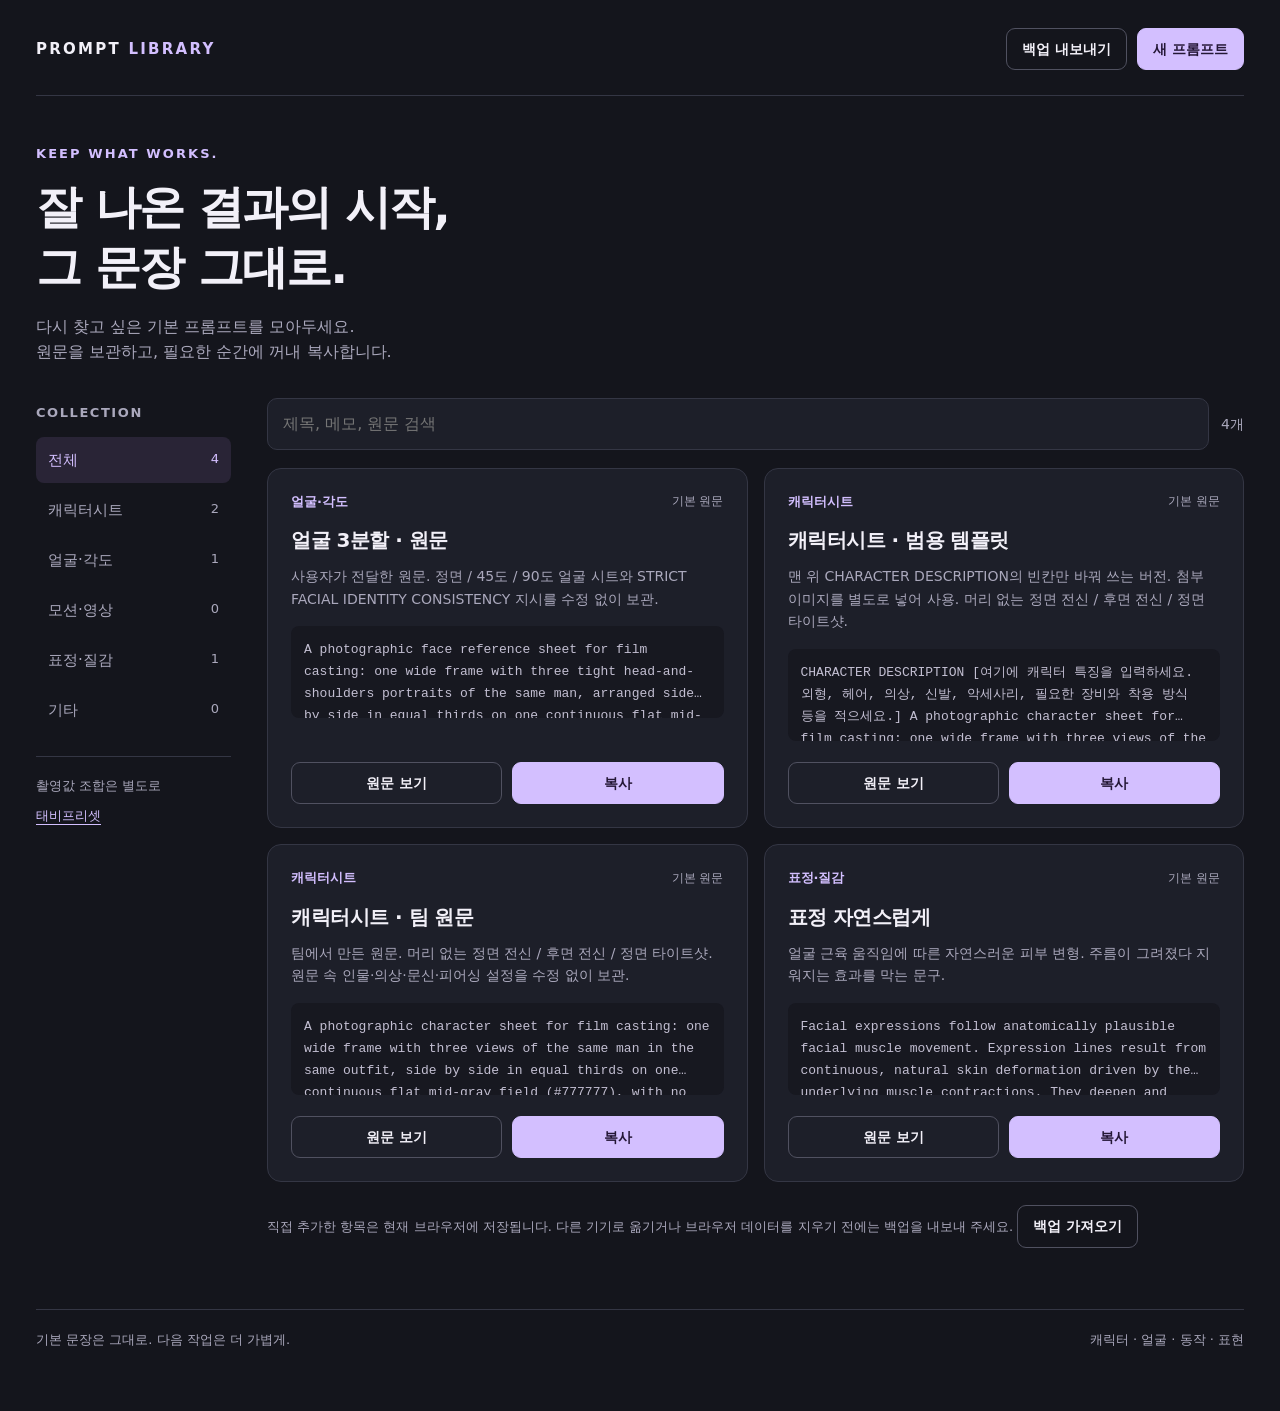
==== commit b158df99: "Preserve original three-view facial reference prompt" ====
--- a/prompt-library/index.html
+++ b/prompt-library/index.html
@@ -42,7 +42,7 @@
 <script>
 'use strict';
 const CATEGORIES=['캐릭터시트','얼굴·각도','모션·영상','표정·질감','기타'];
-const SEEDS=[{"id":"builtin-character-sheet-universal","title":"캐릭터시트 · 범용 템플릿","category":"캐릭터시트","note":"맨 위 CHARACTER DESCRIPTION의 빈칸만 바꿔 쓰는 버전. 첨부 이미지를 별도로 넣어 사용. 머리 없는 정면 전신 / 후면 전신 / 정면 타이트샷.","text":"CHARACTER DESCRIPTION\n[여기에 캐릭터 특징을 입력하세요. 외형, 헤어, 의상, 신발, 악세사리, 필요한 장비와 착용 방식 등을 적으세요.]\n\nA photographic character sheet for film casting: one wide frame with three views of the same person in the same outfit, side by side in equal thirds on one continuous flat mid-gray field (#777777), with no dividing lines or borders between the views.\n\nThe attached reference images set identity and appearance: face, hair, build, skin tone, garments, footwear and accessories. Preserve the reference appearance except for changes explicitly requested in CHARACTER DESCRIPTION. Do not add, remove, reinterpret, beautify or redesign other features.\n\nThe references' lighting, backgrounds, poses and layouts are not used. Both hands are empty. Any worn or strapped equipment specified in CHARACTER DESCRIPTION remains correctly attached and consistent across views.\n\nLEFT THIRD — HEADLESS FRONT FULL BODY\nStand directly facing the lens, shoulders and hips square, arms relaxed at the sides, feet parallel and weight evenly distributed.\n\nThe head and hair are absent. The neck ends in one clean, flat horizontal edge at the base of the throat, like a headless dress form, with empty gray above it. This is a non-graphic wardrobe presentation with no wound or exposed anatomy.\n\nPreserve the reference garments, collar or neckline, accessories and visible equipment. Show the complete body and both shoes.\n\nMIDDLE THIRD — REAR FULL BODY\nShow the same person directly from behind, head attached, in the same square, evenly weighted stance, with the spine centered and arms relaxed at the sides.\n\nPreserve the reference hairstyle from behind, garment construction, fit, length, silhouette, footwear and naturally visible accessories. Any specified worn equipment is visibly supported by its straps and attachment points.\n\nThe front and rear figures have the same scale, shoulders aligned horizontally and shoes on one baseline.\n\nRIGHT THIRD — TIGHT FRONTAL FACE CLOSE-UP\nFrame from just above the highest point of the hair or headwear to the collarbones, with the face filling the view.\n\nHead directly facing the camera and level, eyes into the lens, neutral expression and closed lips. Ear placement is symmetrical, with natural coverage by the reference hairstyle.\n\nPreserve facial identity, proportions, eyes, nose, lips, jawline and chin. Include the reference neckline and naturally visible accessories at the bottom.\n\nLIGHTING\nFlat, balanced illumination in all three views: one broad soft frontal source with equal fill from every side, no harsh shadows.\n\nThe gray background is one even value corner to corner, a flat color rather than a visible wall or floor.\n\nTEXTURE\nNatural skin texture at true-to-life color: fine visible pores, faint peach fuzz, subtle tonal variation and a matte finish. Preserve reference-supported skin markings without inventing new ones.\n\nHair appears as separate strands with natural flyaways and roots matching the reference.\n\nShow realistic fabric weave, seams, folds and material-specific texture on clothing and footwear. Accessories and equipment retain believable surface detail, reflections and weight. Any reference tattoos resemble ink beneath the skin.\n\nSkin tone remains consistent across the face, neck and hands. Sharp even focus, natural proportions, subtle film grain and realistic medium-format studio photography.\n\nCONSTRAINTS\nNo text, labels, numbers, dividing lines or borders.\nNo background shadows, floor line, vignette, gradient or background blur.\nNo additional people, duplicate views or inconsistent facial identity.\nNo unrequested changes to age, anatomy, hair, clothing or accessories.\nNo added or removed tattoos, piercings or jewelry unless explicitly requested in CHARACTER DESCRIPTION.\nNo torn or ragged neck edge, wounds or exposed anatomy.\nNo airbrushed, waxy or plastic skin, CGI or illustrated appearance."},{"id":"builtin-character-sheet-team-original","title":"캐릭터시트 · 팀 원문","category":"캐릭터시트","note":"팀에서 만든 원문. 머리 없는 정면 전신 / 후면 전신 / 정면 타이트샷. 원문 속 인물·의상·문신·피어싱 설정을 수정 없이 보관.","text":"A photographic character sheet for film casting: one wide frame with three views of the same man in the same outfit, side by side in equal thirds on one continuous flat mid-gray field (#777777), with no dividing lines or borders between the views.\n\nThe attached reference sets identity and wardrobe only: face, hair, build, tattoo, piercings and garments. Its smoothed skin, stiff hair, lighting, background, poses, layout and guitar are not used; his hands are empty.\n\nA lean young East Asian man with tousled bleached-blond hair, dark at the roots, the sides and nape clipped short and dark, light warm skin and sharp dark brows. A black fine-line compass-wheel tattoo sits on the right side of his neck below the ear, a thin line running up to the earlobe. Round black plug earrings in both lobes; a small silver ring through the lower lip, just off-center toward his right. He wears a dark crimson button-up shirt in an all-over black paisley print, collar open and top buttons undone over a white ribbed tank, sleeves rolled to the elbow, untucked; faded black slim jeans, a silver wallet chain at his left hip; black lace-up combat boots; a silver chain necklace.\n\nLeft third — full body from the front, headless. He stands dead-on to the lens, shoulders and hips square, arms relaxed at the sides, feet parallel, weight even, whatever pose the reference shows. The head and hair are absent. The neck ends in one clean flat horizontal edge at the base of the throat, like a headless dress-form, with empty gray above it. The shirt hangs open over the white tank, the silver chain resting on the skin below the cut edge.\n\nMiddle third — full body from directly behind, head attached, the same squared even stance, spine centered. The blond top sits over the short dark nape, the tattoo shows on the right side of the neck, and the paisley print runs unbroken across the shirt back to its loose hem.\n\nThe front and rear figures are the same size, shoulders level with each other, shoes on one baseline.\n\nRight third — tight face close-up from just above the crown to the collarbones, the face filling the view. Head dead-on and level, both ears equally visible, eyes into the lens, neutral expression, lips closed. The paisley collar, white tank and silver chain enter at the bottom.\n\nLighting is flat and directionless in all three views: one broad soft frontal source with equal fill from every side, both halves of the face equally bright, no shadow thrown. The gray is one even value corner to corner, a flat color, not a wall or floor.\n\nTexture is the priority. Natural skin texture at true-to-life color: fine visible pores across the nose, cheeks and forehead, faint peach fuzz along the jaw and hairline, slight natural tonal variation, a matte finish — clear, real and flattering, the way a sharp medium-format studio photograph renders a face. Hair as separate strands with flyaways and visible darker regrowth at the roots. Fine fabric detail: the woven paisley cloth with the print sitting in the fabric, the rib of the white tank, faded twill and seam wear on the black denim, scuffed boot leather. Real metal on the chains and lip ring; the tattoo as soft ink under the skin. Skin tone identical across face, neck, hands and back in every view. Sharp even focus, soft film grain.\n\nNo text, labels or numbers, no dividing lines, no shadows on the gray, no floor line, no vignette or gradient, no background blur, no torn or ragged neck edge, no retouched, airbrushed, waxy or plastic skin, no CGI or illustrated look."},{id:'builtin-natural-expression',title:'표정 자연스럽게',category:'표정·질감',note:'얼굴 근육 움직임에 따른 자연스러운 피부 변형. 주름이 그려졌다 지워지는 효과를 막는 문구.',text:'Facial expressions follow anatomically plausible facial muscle movement.\n\nExpression lines result from continuous, natural skin deformation driven by the underlying muscle contractions. They deepen and soften smoothly with the expression, remaining consistent with the skin’s texture and lighting.\n\nKeep the eyes, cheeks and mouth coordinated.\n\nNo drawn-on wrinkle lines, sudden crease appearance or disappearance, or flickering wrinkle textures.'}];
+const SEEDS=[{"id":"builtin-face-three-view-original","title":"얼굴 3분할 · 원문","category":"얼굴·각도","note":"사용자가 전달한 원문. 정면 / 45도 / 90도 얼굴 시트와 STRICT FACIAL IDENTITY CONSISTENCY 지시를 수정 없이 보관.","text":"A photographic face reference sheet for film casting: one wide frame with three tight head-and-shoulders portraits of the same man, arranged side by side in equal thirds on one continuous flat mid-gray field (#777777), with no dividing lines or borders between the views.\nThe attached reference sets identity and appearance only: face shape, facial features, hair, skin tone, tattoo, piercings and overall identity. Preserve the exact same person across all three views. Do not alter, reinterpret, beautify, or redesign his appearance.\nLEFT THIRD — FRONT VIEW:\nA tight, straight-on facial portrait from just above the crown to the collarbones. His head is perfectly level and centered, both ears equally visible, eyes looking directly into the camera, with a neutral expression and closed lips. His facial proportions and features are clearly visible.\nMIDDLE THIRD — 45-DEGREE VIEW:\nA tight facial portrait of the same man, with his head turned exactly 45 degrees to his right. The camera captures a clear three-quarter view, showing the natural transition between the front and side of his face. His gaze remains neutral and natural. His facial structure, nose profile, cheekbones, jawline and piercings must remain consistent with the front view.\nRIGHT THIRD — 90-DEGREE SIDE PROFILE:\nA tight facial portrait of the same man, with his head turned exactly 90 degrees to his right, showing a complete side profile. His forehead, nose, lips, chin and jawline are clearly outlined. The ear, black plug earring, lip ring and neck tattoo remain visible where naturally appropriate.\nAll three portraits must show the exact same man with identical facial proportions, hairstyle, hair color, skin tone, piercings, tattoo and expression. Only the head angle changes. Keep the head size and framing consistent across all three views.\nThe three portraits must be evenly spaced, aligned at the same height, and occupy equal thirds of one continuous image. No overlapping, no additional views, no full-body shots.\nLighting is flat and directionless in all three views: one broad soft frontal source with equal fill from every side, both halves of the face equally bright, no harsh shadows. The gray background is one even value corner to corner, a flat color, not a wall or floor.\nTexture is the priority. Natural skin texture at true-to-life color: fine visible pores across the nose, cheeks and forehead, faint peach fuzz along the jaw and hairline, slight natural tonal variation, and a matte finish. Hair as separate strands with flyaways and visible darker regrowth at the roots. Realistic metal on the earrings and lip ring; the tattoo as soft ink beneath the skin.\nSharp, even focus across all three portraits, natural proportions, soft film grain, realistic medium-format studio photography.\nNo text, labels or numbers, no dividing lines, no shadows on the gray, no floor line, no vignette or gradient, no background blur, no distorted facial features, no inconsistent identity, no retouched, airbrushed, waxy or plastic skin, no CGI or illustrated look.\n\nSTRICT FACIAL IDENTITY CONSISTENCY — HIGHEST PRIORITY\nAll three portraits must depict the exact same individual. The attached reference image is the absolute source of truth for his facial identity.\nHis facial structure must remain identical across all three angles. Do not generate a new face for each view.\nPreserve the exact same:\nJawline shape, width, angle and contour.\nChin shape, length, width and projection.\nLower-face proportions and facial length.\nCheekbone position and cheek volume.\nNose bridge, nose tip and nostril shape.\nLip shape, thickness and position.\nEye shape, spacing and eyebrow structure.\nForehead proportions and overall head shape.\nEspecially important: The jawline and chin must not change between views. His chin must not become narrower, longer, shorter, sharper, rounder or more prominent when viewed from different angles.\nThe 45-degree and 90-degree views must be accurate changes in camera perspective of the same original three-dimensional face, not alternative interpretations or redesigned versions of his face.\nDo not idealize, stylize, symmetrize or modify his facial anatomy. Do not make him more attractive by changing his proportions.\nOnly the head rotation changes. His underlying facial anatomy remains constant.\nPreserve the exact characteristics and shape of the original jawline and chin. Do not alter the jaw width, chin shape, length, angle, or contour in any of the three views."},{"id":"builtin-character-sheet-universal","title":"캐릭터시트 · 범용 템플릿","category":"캐릭터시트","note":"맨 위 CHARACTER DESCRIPTION의 빈칸만 바꿔 쓰는 버전. 첨부 이미지를 별도로 넣어 사용. 머리 없는 정면 전신 / 후면 전신 / 정면 타이트샷.","text":"CHARACTER DESCRIPTION\n[여기에 캐릭터 특징을 입력하세요. 외형, 헤어, 의상, 신발, 악세사리, 필요한 장비와 착용 방식 등을 적으세요.]\n\nA photographic character sheet for film casting: one wide frame with three views of the same person in the same outfit, side by side in equal thirds on one continuous flat mid-gray field (#777777), with no dividing lines or borders between the views.\n\nThe attached reference images set identity and appearance: face, hair, build, skin tone, garments, footwear and accessories. Preserve the reference appearance except for changes explicitly requested in CHARACTER DESCRIPTION. Do not add, remove, reinterpret, beautify or redesign other features.\n\nThe references' lighting, backgrounds, poses and layouts are not used. Both hands are empty. Any worn or strapped equipment specified in CHARACTER DESCRIPTION remains correctly attached and consistent across views.\n\nLEFT THIRD — HEADLESS FRONT FULL BODY\nStand directly facing the lens, shoulders and hips square, arms relaxed at the sides, feet parallel and weight evenly distributed.\n\nThe head and hair are absent. The neck ends in one clean, flat horizontal edge at the base of the throat, like a headless dress form, with empty gray above it. This is a non-graphic wardrobe presentation with no wound or exposed anatomy.\n\nPreserve the reference garments, collar or neckline, accessories and visible equipment. Show the complete body and both shoes.\n\nMIDDLE THIRD — REAR FULL BODY\nShow the same person directly from behind, head attached, in the same square, evenly weighted stance, with the spine centered and arms relaxed at the sides.\n\nPreserve the reference hairstyle from behind, garment construction, fit, length, silhouette, footwear and naturally visible accessories. Any specified worn equipment is visibly supported by its straps and attachment points.\n\nThe front and rear figures have the same scale, shoulders aligned horizontally and shoes on one baseline.\n\nRIGHT THIRD — TIGHT FRONTAL FACE CLOSE-UP\nFrame from just above the highest point of the hair or headwear to the collarbones, with the face filling the view.\n\nHead directly facing the camera and level, eyes into the lens, neutral expression and closed lips. Ear placement is symmetrical, with natural coverage by the reference hairstyle.\n\nPreserve facial identity, proportions, eyes, nose, lips, jawline and chin. Include the reference neckline and naturally visible accessories at the bottom.\n\nLIGHTING\nFlat, balanced illumination in all three views: one broad soft frontal source with equal fill from every side, no harsh shadows.\n\nThe gray background is one even value corner to corner, a flat color rather than a visible wall or floor.\n\nTEXTURE\nNatural skin texture at true-to-life color: fine visible pores, faint peach fuzz, subtle tonal variation and a matte finish. Preserve reference-supported skin markings without inventing new ones.\n\nHair appears as separate strands with natural flyaways and roots matching the reference.\n\nShow realistic fabric weave, seams, folds and material-specific texture on clothing and footwear. Accessories and equipment retain believable surface detail, reflections and weight. Any reference tattoos resemble ink beneath the skin.\n\nSkin tone remains consistent across the face, neck and hands. Sharp even focus, natural proportions, subtle film grain and realistic medium-format studio photography.\n\nCONSTRAINTS\nNo text, labels, numbers, dividing lines or borders.\nNo background shadows, floor line, vignette, gradient or background blur.\nNo additional people, duplicate views or inconsistent facial identity.\nNo unrequested changes to age, anatomy, hair, clothing or accessories.\nNo added or removed tattoos, piercings or jewelry unless explicitly requested in CHARACTER DESCRIPTION.\nNo torn or ragged neck edge, wounds or exposed anatomy.\nNo airbrushed, waxy or plastic skin, CGI or illustrated appearance."},{"id":"builtin-character-sheet-team-original","title":"캐릭터시트 · 팀 원문","category":"캐릭터시트","note":"팀에서 만든 원문. 머리 없는 정면 전신 / 후면 전신 / 정면 타이트샷. 원문 속 인물·의상·문신·피어싱 설정을 수정 없이 보관.","text":"A photographic character sheet for film casting: one wide frame with three views of the same man in the same outfit, side by side in equal thirds on one continuous flat mid-gray field (#777777), with no dividing lines or borders between the views.\n\nThe attached reference sets identity and wardrobe only: face, hair, build, tattoo, piercings and garments. Its smoothed skin, stiff hair, lighting, background, poses, layout and guitar are not used; his hands are empty.\n\nA lean young East Asian man with tousled bleached-blond hair, dark at the roots, the sides and nape clipped short and dark, light warm skin and sharp dark brows. A black fine-line compass-wheel tattoo sits on the right side of his neck below the ear, a thin line running up to the earlobe. Round black plug earrings in both lobes; a small silver ring through the lower lip, just off-center toward his right. He wears a dark crimson button-up shirt in an all-over black paisley print, collar open and top buttons undone over a white ribbed tank, sleeves rolled to the elbow, untucked; faded black slim jeans, a silver wallet chain at his left hip; black lace-up combat boots; a silver chain necklace.\n\nLeft third — full body from the front, headless. He stands dead-on to the lens, shoulders and hips square, arms relaxed at the sides, feet parallel, weight even, whatever pose the reference shows. The head and hair are absent. The neck ends in one clean flat horizontal edge at the base of the throat, like a headless dress-form, with empty gray above it. The shirt hangs open over the white tank, the silver chain resting on the skin below the cut edge.\n\nMiddle third — full body from directly behind, head attached, the same squared even stance, spine centered. The blond top sits over the short dark nape, the tattoo shows on the right side of the neck, and the paisley print runs unbroken across the shirt back to its loose hem.\n\nThe front and rear figures are the same size, shoulders level with each other, shoes on one baseline.\n\nRight third — tight face close-up from just above the crown to the collarbones, the face filling the view. Head dead-on and level, both ears equally visible, eyes into the lens, neutral expression, lips closed. The paisley collar, white tank and silver chain enter at the bottom.\n\nLighting is flat and directionless in all three views: one broad soft frontal source with equal fill from every side, both halves of the face equally bright, no shadow thrown. The gray is one even value corner to corner, a flat color, not a wall or floor.\n\nTexture is the priority. Natural skin texture at true-to-life color: fine visible pores across the nose, cheeks and forehead, faint peach fuzz along the jaw and hairline, slight natural tonal variation, a matte finish — clear, real and flattering, the way a sharp medium-format studio photograph renders a face. Hair as separate strands with flyaways and visible darker regrowth at the roots. Fine fabric detail: the woven paisley cloth with the print sitting in the fabric, the rib of the white tank, faded twill and seam wear on the black denim, scuffed boot leather. Real metal on the chains and lip ring; the tattoo as soft ink under the skin. Skin tone identical across face, neck, hands and back in every view. Sharp even focus, soft film grain.\n\nNo text, labels or numbers, no dividing lines, no shadows on the gray, no floor line, no vignette or gradient, no background blur, no torn or ragged neck edge, no retouched, airbrushed, waxy or plastic skin, no CGI or illustrated look."},{id:'builtin-natural-expression',title:'표정 자연스럽게',category:'표정·질감',note:'얼굴 근육 움직임에 따른 자연스러운 피부 변형. 주름이 그려졌다 지워지는 효과를 막는 문구.',text:'Facial expressions follow anatomically plausible facial muscle movement.\n\nExpression lines result from continuous, natural skin deformation driven by the underlying muscle contractions. They deepen and soften smoothly with the expression, remaining consistent with the skin’s texture and lighting.\n\nKeep the eyes, cheeks and mouth coordinated.\n\nNo drawn-on wrinkle lines, sudden crease appearance or disappearance, or flickering wrinkle textures.'}];
 const KEY='prompt-library-v1';
 const $=id=>document.getElementById(id);
 let local=[],category='전체',query='',viewId=null,editId=null,timer;
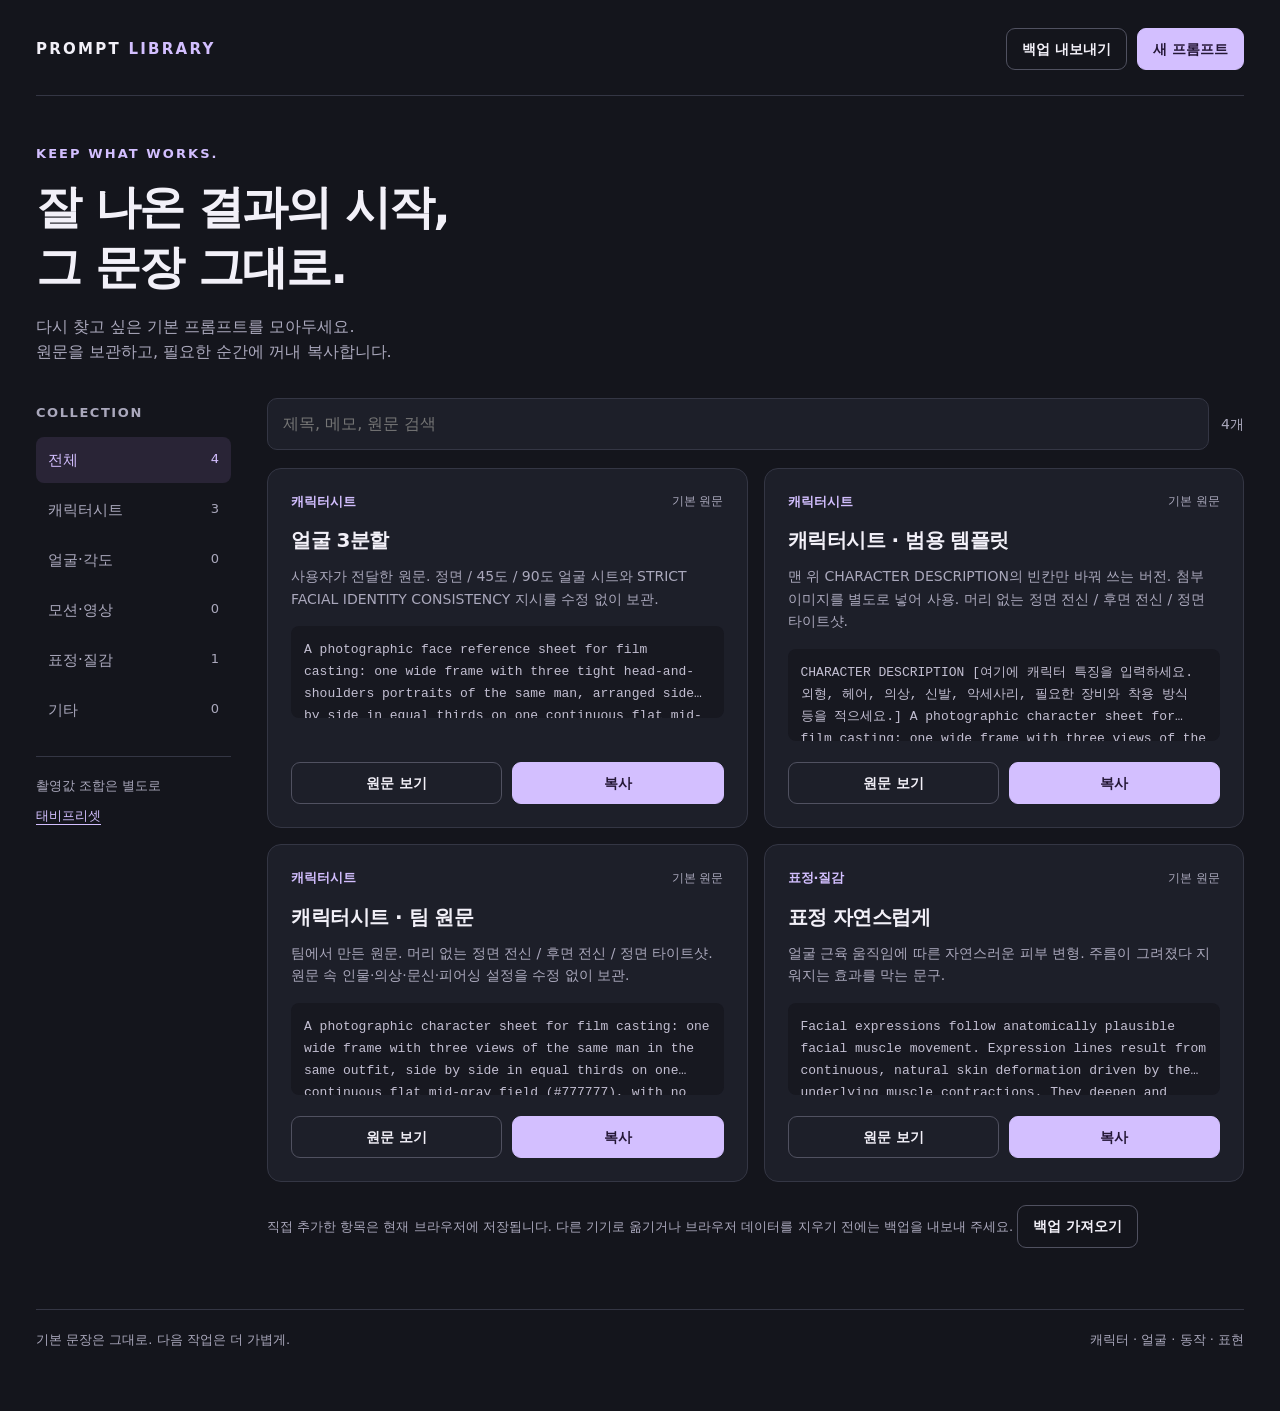
==== commit fc0a2696: "Move facial reference sheet into character sheets and rename" ====
--- a/prompt-library/index.html
+++ b/prompt-library/index.html
@@ -42,7 +42,7 @@
 <script>
 'use strict';
 const CATEGORIES=['캐릭터시트','얼굴·각도','모션·영상','표정·질감','기타'];
-const SEEDS=[{"id":"builtin-face-three-view-original","title":"얼굴 3분할 · 원문","category":"얼굴·각도","note":"사용자가 전달한 원문. 정면 / 45도 / 90도 얼굴 시트와 STRICT FACIAL IDENTITY CONSISTENCY 지시를 수정 없이 보관.","text":"A photographic face reference sheet for film casting: one wide frame with three tight head-and-shoulders portraits of the same man, arranged side by side in equal thirds on one continuous flat mid-gray field (#777777), with no dividing lines or borders between the views.\nThe attached reference sets identity and appearance only: face shape, facial features, hair, skin tone, tattoo, piercings and overall identity. Preserve the exact same person across all three views. Do not alter, reinterpret, beautify, or redesign his appearance.\nLEFT THIRD — FRONT VIEW:\nA tight, straight-on facial portrait from just above the crown to the collarbones. His head is perfectly level and centered, both ears equally visible, eyes looking directly into the camera, with a neutral expression and closed lips. His facial proportions and features are clearly visible.\nMIDDLE THIRD — 45-DEGREE VIEW:\nA tight facial portrait of the same man, with his head turned exactly 45 degrees to his right. The camera captures a clear three-quarter view, showing the natural transition between the front and side of his face. His gaze remains neutral and natural. His facial structure, nose profile, cheekbones, jawline and piercings must remain consistent with the front view.\nRIGHT THIRD — 90-DEGREE SIDE PROFILE:\nA tight facial portrait of the same man, with his head turned exactly 90 degrees to his right, showing a complete side profile. His forehead, nose, lips, chin and jawline are clearly outlined. The ear, black plug earring, lip ring and neck tattoo remain visible where naturally appropriate.\nAll three portraits must show the exact same man with identical facial proportions, hairstyle, hair color, skin tone, piercings, tattoo and expression. Only the head angle changes. Keep the head size and framing consistent across all three views.\nThe three portraits must be evenly spaced, aligned at the same height, and occupy equal thirds of one continuous image. No overlapping, no additional views, no full-body shots.\nLighting is flat and directionless in all three views: one broad soft frontal source with equal fill from every side, both halves of the face equally bright, no harsh shadows. The gray background is one even value corner to corner, a flat color, not a wall or floor.\nTexture is the priority. Natural skin texture at true-to-life color: fine visible pores across the nose, cheeks and forehead, faint peach fuzz along the jaw and hairline, slight natural tonal variation, and a matte finish. Hair as separate strands with flyaways and visible darker regrowth at the roots. Realistic metal on the earrings and lip ring; the tattoo as soft ink beneath the skin.\nSharp, even focus across all three portraits, natural proportions, soft film grain, realistic medium-format studio photography.\nNo text, labels or numbers, no dividing lines, no shadows on the gray, no floor line, no vignette or gradient, no background blur, no distorted facial features, no inconsistent identity, no retouched, airbrushed, waxy or plastic skin, no CGI or illustrated look.\n\nSTRICT FACIAL IDENTITY CONSISTENCY — HIGHEST PRIORITY\nAll three portraits must depict the exact same individual. The attached reference image is the absolute source of truth for his facial identity.\nHis facial structure must remain identical across all three angles. Do not generate a new face for each view.\nPreserve the exact same:\nJawline shape, width, angle and contour.\nChin shape, length, width and projection.\nLower-face proportions and facial length.\nCheekbone position and cheek volume.\nNose bridge, nose tip and nostril shape.\nLip shape, thickness and position.\nEye shape, spacing and eyebrow structure.\nForehead proportions and overall head shape.\nEspecially important: The jawline and chin must not change between views. His chin must not become narrower, longer, shorter, sharper, rounder or more prominent when viewed from different angles.\nThe 45-degree and 90-degree views must be accurate changes in camera perspective of the same original three-dimensional face, not alternative interpretations or redesigned versions of his face.\nDo not idealize, stylize, symmetrize or modify his facial anatomy. Do not make him more attractive by changing his proportions.\nOnly the head rotation changes. His underlying facial anatomy remains constant.\nPreserve the exact characteristics and shape of the original jawline and chin. Do not alter the jaw width, chin shape, length, angle, or contour in any of the three views."},{"id":"builtin-character-sheet-universal","title":"캐릭터시트 · 범용 템플릿","category":"캐릭터시트","note":"맨 위 CHARACTER DESCRIPTION의 빈칸만 바꿔 쓰는 버전. 첨부 이미지를 별도로 넣어 사용. 머리 없는 정면 전신 / 후면 전신 / 정면 타이트샷.","text":"CHARACTER DESCRIPTION\n[여기에 캐릭터 특징을 입력하세요. 외형, 헤어, 의상, 신발, 악세사리, 필요한 장비와 착용 방식 등을 적으세요.]\n\nA photographic character sheet for film casting: one wide frame with three views of the same person in the same outfit, side by side in equal thirds on one continuous flat mid-gray field (#777777), with no dividing lines or borders between the views.\n\nThe attached reference images set identity and appearance: face, hair, build, skin tone, garments, footwear and accessories. Preserve the reference appearance except for changes explicitly requested in CHARACTER DESCRIPTION. Do not add, remove, reinterpret, beautify or redesign other features.\n\nThe references' lighting, backgrounds, poses and layouts are not used. Both hands are empty. Any worn or strapped equipment specified in CHARACTER DESCRIPTION remains correctly attached and consistent across views.\n\nLEFT THIRD — HEADLESS FRONT FULL BODY\nStand directly facing the lens, shoulders and hips square, arms relaxed at the sides, feet parallel and weight evenly distributed.\n\nThe head and hair are absent. The neck ends in one clean, flat horizontal edge at the base of the throat, like a headless dress form, with empty gray above it. This is a non-graphic wardrobe presentation with no wound or exposed anatomy.\n\nPreserve the reference garments, collar or neckline, accessories and visible equipment. Show the complete body and both shoes.\n\nMIDDLE THIRD — REAR FULL BODY\nShow the same person directly from behind, head attached, in the same square, evenly weighted stance, with the spine centered and arms relaxed at the sides.\n\nPreserve the reference hairstyle from behind, garment construction, fit, length, silhouette, footwear and naturally visible accessories. Any specified worn equipment is visibly supported by its straps and attachment points.\n\nThe front and rear figures have the same scale, shoulders aligned horizontally and shoes on one baseline.\n\nRIGHT THIRD — TIGHT FRONTAL FACE CLOSE-UP\nFrame from just above the highest point of the hair or headwear to the collarbones, with the face filling the view.\n\nHead directly facing the camera and level, eyes into the lens, neutral expression and closed lips. Ear placement is symmetrical, with natural coverage by the reference hairstyle.\n\nPreserve facial identity, proportions, eyes, nose, lips, jawline and chin. Include the reference neckline and naturally visible accessories at the bottom.\n\nLIGHTING\nFlat, balanced illumination in all three views: one broad soft frontal source with equal fill from every side, no harsh shadows.\n\nThe gray background is one even value corner to corner, a flat color rather than a visible wall or floor.\n\nTEXTURE\nNatural skin texture at true-to-life color: fine visible pores, faint peach fuzz, subtle tonal variation and a matte finish. Preserve reference-supported skin markings without inventing new ones.\n\nHair appears as separate strands with natural flyaways and roots matching the reference.\n\nShow realistic fabric weave, seams, folds and material-specific texture on clothing and footwear. Accessories and equipment retain believable surface detail, reflections and weight. Any reference tattoos resemble ink beneath the skin.\n\nSkin tone remains consistent across the face, neck and hands. Sharp even focus, natural proportions, subtle film grain and realistic medium-format studio photography.\n\nCONSTRAINTS\nNo text, labels, numbers, dividing lines or borders.\nNo background shadows, floor line, vignette, gradient or background blur.\nNo additional people, duplicate views or inconsistent facial identity.\nNo unrequested changes to age, anatomy, hair, clothing or accessories.\nNo added or removed tattoos, piercings or jewelry unless explicitly requested in CHARACTER DESCRIPTION.\nNo torn or ragged neck edge, wounds or exposed anatomy.\nNo airbrushed, waxy or plastic skin, CGI or illustrated appearance."},{"id":"builtin-character-sheet-team-original","title":"캐릭터시트 · 팀 원문","category":"캐릭터시트","note":"팀에서 만든 원문. 머리 없는 정면 전신 / 후면 전신 / 정면 타이트샷. 원문 속 인물·의상·문신·피어싱 설정을 수정 없이 보관.","text":"A photographic character sheet for film casting: one wide frame with three views of the same man in the same outfit, side by side in equal thirds on one continuous flat mid-gray field (#777777), with no dividing lines or borders between the views.\n\nThe attached reference sets identity and wardrobe only: face, hair, build, tattoo, piercings and garments. Its smoothed skin, stiff hair, lighting, background, poses, layout and guitar are not used; his hands are empty.\n\nA lean young East Asian man with tousled bleached-blond hair, dark at the roots, the sides and nape clipped short and dark, light warm skin and sharp dark brows. A black fine-line compass-wheel tattoo sits on the right side of his neck below the ear, a thin line running up to the earlobe. Round black plug earrings in both lobes; a small silver ring through the lower lip, just off-center toward his right. He wears a dark crimson button-up shirt in an all-over black paisley print, collar open and top buttons undone over a white ribbed tank, sleeves rolled to the elbow, untucked; faded black slim jeans, a silver wallet chain at his left hip; black lace-up combat boots; a silver chain necklace.\n\nLeft third — full body from the front, headless. He stands dead-on to the lens, shoulders and hips square, arms relaxed at the sides, feet parallel, weight even, whatever pose the reference shows. The head and hair are absent. The neck ends in one clean flat horizontal edge at the base of the throat, like a headless dress-form, with empty gray above it. The shirt hangs open over the white tank, the silver chain resting on the skin below the cut edge.\n\nMiddle third — full body from directly behind, head attached, the same squared even stance, spine centered. The blond top sits over the short dark nape, the tattoo shows on the right side of the neck, and the paisley print runs unbroken across the shirt back to its loose hem.\n\nThe front and rear figures are the same size, shoulders level with each other, shoes on one baseline.\n\nRight third — tight face close-up from just above the crown to the collarbones, the face filling the view. Head dead-on and level, both ears equally visible, eyes into the lens, neutral expression, lips closed. The paisley collar, white tank and silver chain enter at the bottom.\n\nLighting is flat and directionless in all three views: one broad soft frontal source with equal fill from every side, both halves of the face equally bright, no shadow thrown. The gray is one even value corner to corner, a flat color, not a wall or floor.\n\nTexture is the priority. Natural skin texture at true-to-life color: fine visible pores across the nose, cheeks and forehead, faint peach fuzz along the jaw and hairline, slight natural tonal variation, a matte finish — clear, real and flattering, the way a sharp medium-format studio photograph renders a face. Hair as separate strands with flyaways and visible darker regrowth at the roots. Fine fabric detail: the woven paisley cloth with the print sitting in the fabric, the rib of the white tank, faded twill and seam wear on the black denim, scuffed boot leather. Real metal on the chains and lip ring; the tattoo as soft ink under the skin. Skin tone identical across face, neck, hands and back in every view. Sharp even focus, soft film grain.\n\nNo text, labels or numbers, no dividing lines, no shadows on the gray, no floor line, no vignette or gradient, no background blur, no torn or ragged neck edge, no retouched, airbrushed, waxy or plastic skin, no CGI or illustrated look."},{id:'builtin-natural-expression',title:'표정 자연스럽게',category:'표정·질감',note:'얼굴 근육 움직임에 따른 자연스러운 피부 변형. 주름이 그려졌다 지워지는 효과를 막는 문구.',text:'Facial expressions follow anatomically plausible facial muscle movement.\n\nExpression lines result from continuous, natural skin deformation driven by the underlying muscle contractions. They deepen and soften smoothly with the expression, remaining consistent with the skin’s texture and lighting.\n\nKeep the eyes, cheeks and mouth coordinated.\n\nNo drawn-on wrinkle lines, sudden crease appearance or disappearance, or flickering wrinkle textures.'}];
+const SEEDS=[{"id":"builtin-face-three-view-original","title":"얼굴 3분할","category":"캐릭터시트","note":"사용자가 전달한 원문. 정면 / 45도 / 90도 얼굴 시트와 STRICT FACIAL IDENTITY CONSISTENCY 지시를 수정 없이 보관.","text":"A photographic face reference sheet for film casting: one wide frame with three tight head-and-shoulders portraits of the same man, arranged side by side in equal thirds on one continuous flat mid-gray field (#777777), with no dividing lines or borders between the views.\nThe attached reference sets identity and appearance only: face shape, facial features, hair, skin tone, tattoo, piercings and overall identity. Preserve the exact same person across all three views. Do not alter, reinterpret, beautify, or redesign his appearance.\nLEFT THIRD — FRONT VIEW:\nA tight, straight-on facial portrait from just above the crown to the collarbones. His head is perfectly level and centered, both ears equally visible, eyes looking directly into the camera, with a neutral expression and closed lips. His facial proportions and features are clearly visible.\nMIDDLE THIRD — 45-DEGREE VIEW:\nA tight facial portrait of the same man, with his head turned exactly 45 degrees to his right. The camera captures a clear three-quarter view, showing the natural transition between the front and side of his face. His gaze remains neutral and natural. His facial structure, nose profile, cheekbones, jawline and piercings must remain consistent with the front view.\nRIGHT THIRD — 90-DEGREE SIDE PROFILE:\nA tight facial portrait of the same man, with his head turned exactly 90 degrees to his right, showing a complete side profile. His forehead, nose, lips, chin and jawline are clearly outlined. The ear, black plug earring, lip ring and neck tattoo remain visible where naturally appropriate.\nAll three portraits must show the exact same man with identical facial proportions, hairstyle, hair color, skin tone, piercings, tattoo and expression. Only the head angle changes. Keep the head size and framing consistent across all three views.\nThe three portraits must be evenly spaced, aligned at the same height, and occupy equal thirds of one continuous image. No overlapping, no additional views, no full-body shots.\nLighting is flat and directionless in all three views: one broad soft frontal source with equal fill from every side, both halves of the face equally bright, no harsh shadows. The gray background is one even value corner to corner, a flat color, not a wall or floor.\nTexture is the priority. Natural skin texture at true-to-life color: fine visible pores across the nose, cheeks and forehead, faint peach fuzz along the jaw and hairline, slight natural tonal variation, and a matte finish. Hair as separate strands with flyaways and visible darker regrowth at the roots. Realistic metal on the earrings and lip ring; the tattoo as soft ink beneath the skin.\nSharp, even focus across all three portraits, natural proportions, soft film grain, realistic medium-format studio photography.\nNo text, labels or numbers, no dividing lines, no shadows on the gray, no floor line, no vignette or gradient, no background blur, no distorted facial features, no inconsistent identity, no retouched, airbrushed, waxy or plastic skin, no CGI or illustrated look.\n\nSTRICT FACIAL IDENTITY CONSISTENCY — HIGHEST PRIORITY\nAll three portraits must depict the exact same individual. The attached reference image is the absolute source of truth for his facial identity.\nHis facial structure must remain identical across all three angles. Do not generate a new face for each view.\nPreserve the exact same:\nJawline shape, width, angle and contour.\nChin shape, length, width and projection.\nLower-face proportions and facial length.\nCheekbone position and cheek volume.\nNose bridge, nose tip and nostril shape.\nLip shape, thickness and position.\nEye shape, spacing and eyebrow structure.\nForehead proportions and overall head shape.\nEspecially important: The jawline and chin must not change between views. His chin must not become narrower, longer, shorter, sharper, rounder or more prominent when viewed from different angles.\nThe 45-degree and 90-degree views must be accurate changes in camera perspective of the same original three-dimensional face, not alternative interpretations or redesigned versions of his face.\nDo not idealize, stylize, symmetrize or modify his facial anatomy. Do not make him more attractive by changing his proportions.\nOnly the head rotation changes. His underlying facial anatomy remains constant.\nPreserve the exact characteristics and shape of the original jawline and chin. Do not alter the jaw width, chin shape, length, angle, or contour in any of the three views."},{"id":"builtin-character-sheet-universal","title":"캐릭터시트 · 범용 템플릿","category":"캐릭터시트","note":"맨 위 CHARACTER DESCRIPTION의 빈칸만 바꿔 쓰는 버전. 첨부 이미지를 별도로 넣어 사용. 머리 없는 정면 전신 / 후면 전신 / 정면 타이트샷.","text":"CHARACTER DESCRIPTION\n[여기에 캐릭터 특징을 입력하세요. 외형, 헤어, 의상, 신발, 악세사리, 필요한 장비와 착용 방식 등을 적으세요.]\n\nA photographic character sheet for film casting: one wide frame with three views of the same person in the same outfit, side by side in equal thirds on one continuous flat mid-gray field (#777777), with no dividing lines or borders between the views.\n\nThe attached reference images set identity and appearance: face, hair, build, skin tone, garments, footwear and accessories. Preserve the reference appearance except for changes explicitly requested in CHARACTER DESCRIPTION. Do not add, remove, reinterpret, beautify or redesign other features.\n\nThe references' lighting, backgrounds, poses and layouts are not used. Both hands are empty. Any worn or strapped equipment specified in CHARACTER DESCRIPTION remains correctly attached and consistent across views.\n\nLEFT THIRD — HEADLESS FRONT FULL BODY\nStand directly facing the lens, shoulders and hips square, arms relaxed at the sides, feet parallel and weight evenly distributed.\n\nThe head and hair are absent. The neck ends in one clean, flat horizontal edge at the base of the throat, like a headless dress form, with empty gray above it. This is a non-graphic wardrobe presentation with no wound or exposed anatomy.\n\nPreserve the reference garments, collar or neckline, accessories and visible equipment. Show the complete body and both shoes.\n\nMIDDLE THIRD — REAR FULL BODY\nShow the same person directly from behind, head attached, in the same square, evenly weighted stance, with the spine centered and arms relaxed at the sides.\n\nPreserve the reference hairstyle from behind, garment construction, fit, length, silhouette, footwear and naturally visible accessories. Any specified worn equipment is visibly supported by its straps and attachment points.\n\nThe front and rear figures have the same scale, shoulders aligned horizontally and shoes on one baseline.\n\nRIGHT THIRD — TIGHT FRONTAL FACE CLOSE-UP\nFrame from just above the highest point of the hair or headwear to the collarbones, with the face filling the view.\n\nHead directly facing the camera and level, eyes into the lens, neutral expression and closed lips. Ear placement is symmetrical, with natural coverage by the reference hairstyle.\n\nPreserve facial identity, proportions, eyes, nose, lips, jawline and chin. Include the reference neckline and naturally visible accessories at the bottom.\n\nLIGHTING\nFlat, balanced illumination in all three views: one broad soft frontal source with equal fill from every side, no harsh shadows.\n\nThe gray background is one even value corner to corner, a flat color rather than a visible wall or floor.\n\nTEXTURE\nNatural skin texture at true-to-life color: fine visible pores, faint peach fuzz, subtle tonal variation and a matte finish. Preserve reference-supported skin markings without inventing new ones.\n\nHair appears as separate strands with natural flyaways and roots matching the reference.\n\nShow realistic fabric weave, seams, folds and material-specific texture on clothing and footwear. Accessories and equipment retain believable surface detail, reflections and weight. Any reference tattoos resemble ink beneath the skin.\n\nSkin tone remains consistent across the face, neck and hands. Sharp even focus, natural proportions, subtle film grain and realistic medium-format studio photography.\n\nCONSTRAINTS\nNo text, labels, numbers, dividing lines or borders.\nNo background shadows, floor line, vignette, gradient or background blur.\nNo additional people, duplicate views or inconsistent facial identity.\nNo unrequested changes to age, anatomy, hair, clothing or accessories.\nNo added or removed tattoos, piercings or jewelry unless explicitly requested in CHARACTER DESCRIPTION.\nNo torn or ragged neck edge, wounds or exposed anatomy.\nNo airbrushed, waxy or plastic skin, CGI or illustrated appearance."},{"id":"builtin-character-sheet-team-original","title":"캐릭터시트 · 팀 원문","category":"캐릭터시트","note":"팀에서 만든 원문. 머리 없는 정면 전신 / 후면 전신 / 정면 타이트샷. 원문 속 인물·의상·문신·피어싱 설정을 수정 없이 보관.","text":"A photographic character sheet for film casting: one wide frame with three views of the same man in the same outfit, side by side in equal thirds on one continuous flat mid-gray field (#777777), with no dividing lines or borders between the views.\n\nThe attached reference sets identity and wardrobe only: face, hair, build, tattoo, piercings and garments. Its smoothed skin, stiff hair, lighting, background, poses, layout and guitar are not used; his hands are empty.\n\nA lean young East Asian man with tousled bleached-blond hair, dark at the roots, the sides and nape clipped short and dark, light warm skin and sharp dark brows. A black fine-line compass-wheel tattoo sits on the right side of his neck below the ear, a thin line running up to the earlobe. Round black plug earrings in both lobes; a small silver ring through the lower lip, just off-center toward his right. He wears a dark crimson button-up shirt in an all-over black paisley print, collar open and top buttons undone over a white ribbed tank, sleeves rolled to the elbow, untucked; faded black slim jeans, a silver wallet chain at his left hip; black lace-up combat boots; a silver chain necklace.\n\nLeft third — full body from the front, headless. He stands dead-on to the lens, shoulders and hips square, arms relaxed at the sides, feet parallel, weight even, whatever pose the reference shows. The head and hair are absent. The neck ends in one clean flat horizontal edge at the base of the throat, like a headless dress-form, with empty gray above it. The shirt hangs open over the white tank, the silver chain resting on the skin below the cut edge.\n\nMiddle third — full body from directly behind, head attached, the same squared even stance, spine centered. The blond top sits over the short dark nape, the tattoo shows on the right side of the neck, and the paisley print runs unbroken across the shirt back to its loose hem.\n\nThe front and rear figures are the same size, shoulders level with each other, shoes on one baseline.\n\nRight third — tight face close-up from just above the crown to the collarbones, the face filling the view. Head dead-on and level, both ears equally visible, eyes into the lens, neutral expression, lips closed. The paisley collar, white tank and silver chain enter at the bottom.\n\nLighting is flat and directionless in all three views: one broad soft frontal source with equal fill from every side, both halves of the face equally bright, no shadow thrown. The gray is one even value corner to corner, a flat color, not a wall or floor.\n\nTexture is the priority. Natural skin texture at true-to-life color: fine visible pores across the nose, cheeks and forehead, faint peach fuzz along the jaw and hairline, slight natural tonal variation, a matte finish — clear, real and flattering, the way a sharp medium-format studio photograph renders a face. Hair as separate strands with flyaways and visible darker regrowth at the roots. Fine fabric detail: the woven paisley cloth with the print sitting in the fabric, the rib of the white tank, faded twill and seam wear on the black denim, scuffed boot leather. Real metal on the chains and lip ring; the tattoo as soft ink under the skin. Skin tone identical across face, neck, hands and back in every view. Sharp even focus, soft film grain.\n\nNo text, labels or numbers, no dividing lines, no shadows on the gray, no floor line, no vignette or gradient, no background blur, no torn or ragged neck edge, no retouched, airbrushed, waxy or plastic skin, no CGI or illustrated look."},{id:'builtin-natural-expression',title:'표정 자연스럽게',category:'표정·질감',note:'얼굴 근육 움직임에 따른 자연스러운 피부 변형. 주름이 그려졌다 지워지는 효과를 막는 문구.',text:'Facial expressions follow anatomically plausible facial muscle movement.\n\nExpression lines result from continuous, natural skin deformation driven by the underlying muscle contractions. They deepen and soften smoothly with the expression, remaining consistent with the skin’s texture and lighting.\n\nKeep the eyes, cheeks and mouth coordinated.\n\nNo drawn-on wrinkle lines, sudden crease appearance or disappearance, or flickering wrinkle textures.'}];
 const KEY='prompt-library-v1';
 const $=id=>document.getElementById(id);
 let local=[],category='전체',query='',viewId=null,editId=null,timer;
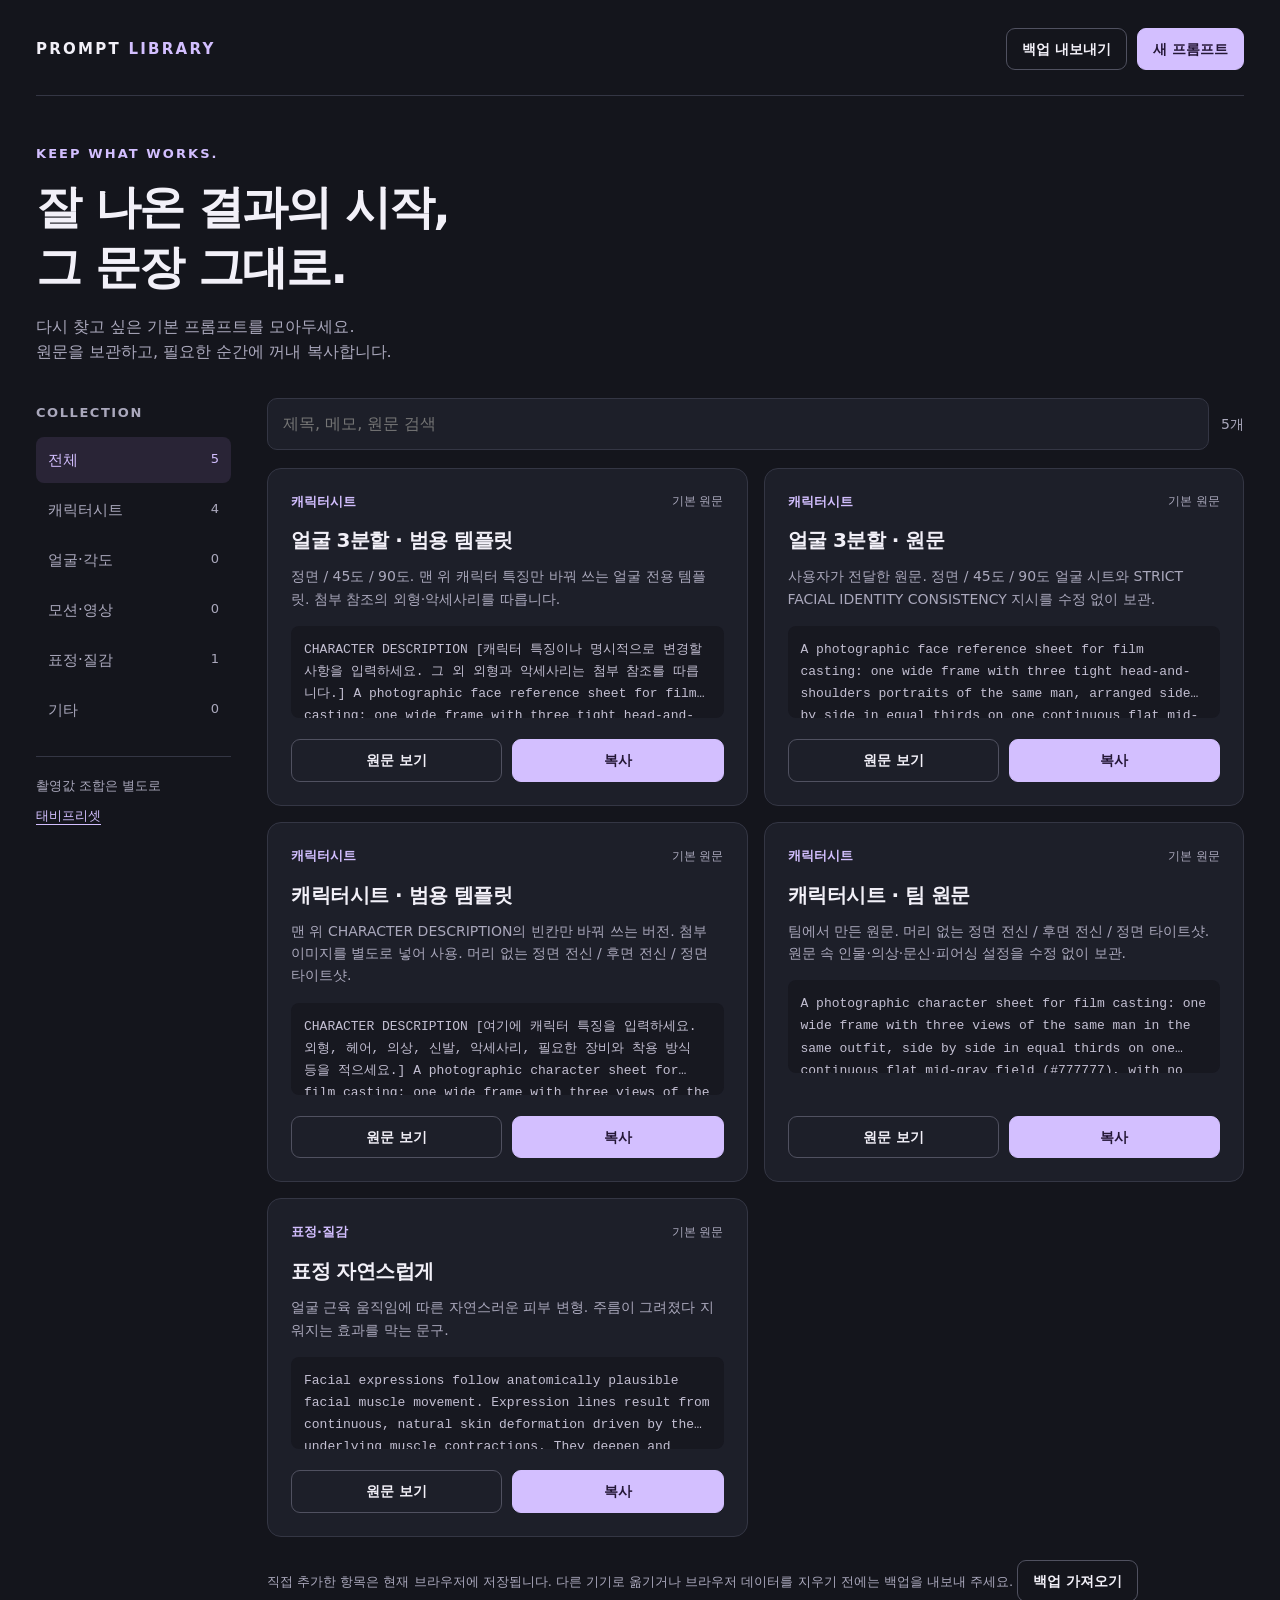
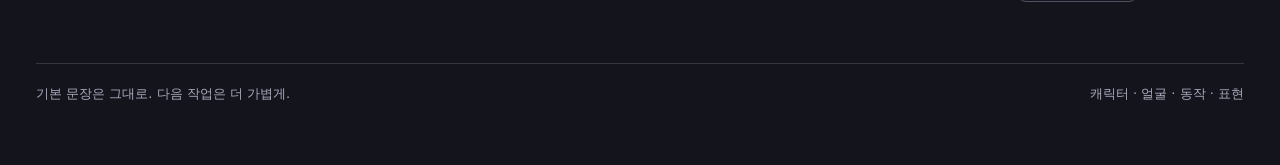
==== commit 4ec1c92b: "Add separate universal facial sheet and label original clearly" ====
--- a/prompt-library/index.html
+++ b/prompt-library/index.html
@@ -42,7 +42,7 @@
 <script>
 'use strict';
 const CATEGORIES=['캐릭터시트','얼굴·각도','모션·영상','표정·질감','기타'];
-const SEEDS=[{"id":"builtin-face-three-view-original","title":"얼굴 3분할","category":"캐릭터시트","note":"사용자가 전달한 원문. 정면 / 45도 / 90도 얼굴 시트와 STRICT FACIAL IDENTITY CONSISTENCY 지시를 수정 없이 보관.","text":"A photographic face reference sheet for film casting: one wide frame with three tight head-and-shoulders portraits of the same man, arranged side by side in equal thirds on one continuous flat mid-gray field (#777777), with no dividing lines or borders between the views.\nThe attached reference sets identity and appearance only: face shape, facial features, hair, skin tone, tattoo, piercings and overall identity. Preserve the exact same person across all three views. Do not alter, reinterpret, beautify, or redesign his appearance.\nLEFT THIRD — FRONT VIEW:\nA tight, straight-on facial portrait from just above the crown to the collarbones. His head is perfectly level and centered, both ears equally visible, eyes looking directly into the camera, with a neutral expression and closed lips. His facial proportions and features are clearly visible.\nMIDDLE THIRD — 45-DEGREE VIEW:\nA tight facial portrait of the same man, with his head turned exactly 45 degrees to his right. The camera captures a clear three-quarter view, showing the natural transition between the front and side of his face. His gaze remains neutral and natural. His facial structure, nose profile, cheekbones, jawline and piercings must remain consistent with the front view.\nRIGHT THIRD — 90-DEGREE SIDE PROFILE:\nA tight facial portrait of the same man, with his head turned exactly 90 degrees to his right, showing a complete side profile. His forehead, nose, lips, chin and jawline are clearly outlined. The ear, black plug earring, lip ring and neck tattoo remain visible where naturally appropriate.\nAll three portraits must show the exact same man with identical facial proportions, hairstyle, hair color, skin tone, piercings, tattoo and expression. Only the head angle changes. Keep the head size and framing consistent across all three views.\nThe three portraits must be evenly spaced, aligned at the same height, and occupy equal thirds of one continuous image. No overlapping, no additional views, no full-body shots.\nLighting is flat and directionless in all three views: one broad soft frontal source with equal fill from every side, both halves of the face equally bright, no harsh shadows. The gray background is one even value corner to corner, a flat color, not a wall or floor.\nTexture is the priority. Natural skin texture at true-to-life color: fine visible pores across the nose, cheeks and forehead, faint peach fuzz along the jaw and hairline, slight natural tonal variation, and a matte finish. Hair as separate strands with flyaways and visible darker regrowth at the roots. Realistic metal on the earrings and lip ring; the tattoo as soft ink beneath the skin.\nSharp, even focus across all three portraits, natural proportions, soft film grain, realistic medium-format studio photography.\nNo text, labels or numbers, no dividing lines, no shadows on the gray, no floor line, no vignette or gradient, no background blur, no distorted facial features, no inconsistent identity, no retouched, airbrushed, waxy or plastic skin, no CGI or illustrated look.\n\nSTRICT FACIAL IDENTITY CONSISTENCY — HIGHEST PRIORITY\nAll three portraits must depict the exact same individual. The attached reference image is the absolute source of truth for his facial identity.\nHis facial structure must remain identical across all three angles. Do not generate a new face for each view.\nPreserve the exact same:\nJawline shape, width, angle and contour.\nChin shape, length, width and projection.\nLower-face proportions and facial length.\nCheekbone position and cheek volume.\nNose bridge, nose tip and nostril shape.\nLip shape, thickness and position.\nEye shape, spacing and eyebrow structure.\nForehead proportions and overall head shape.\nEspecially important: The jawline and chin must not change between views. His chin must not become narrower, longer, shorter, sharper, rounder or more prominent when viewed from different angles.\nThe 45-degree and 90-degree views must be accurate changes in camera perspective of the same original three-dimensional face, not alternative interpretations or redesigned versions of his face.\nDo not idealize, stylize, symmetrize or modify his facial anatomy. Do not make him more attractive by changing his proportions.\nOnly the head rotation changes. His underlying facial anatomy remains constant.\nPreserve the exact characteristics and shape of the original jawline and chin. Do not alter the jaw width, chin shape, length, angle, or contour in any of the three views."},{"id":"builtin-character-sheet-universal","title":"캐릭터시트 · 범용 템플릿","category":"캐릭터시트","note":"맨 위 CHARACTER DESCRIPTION의 빈칸만 바꿔 쓰는 버전. 첨부 이미지를 별도로 넣어 사용. 머리 없는 정면 전신 / 후면 전신 / 정면 타이트샷.","text":"CHARACTER DESCRIPTION\n[여기에 캐릭터 특징을 입력하세요. 외형, 헤어, 의상, 신발, 악세사리, 필요한 장비와 착용 방식 등을 적으세요.]\n\nA photographic character sheet for film casting: one wide frame with three views of the same person in the same outfit, side by side in equal thirds on one continuous flat mid-gray field (#777777), with no dividing lines or borders between the views.\n\nThe attached reference images set identity and appearance: face, hair, build, skin tone, garments, footwear and accessories. Preserve the reference appearance except for changes explicitly requested in CHARACTER DESCRIPTION. Do not add, remove, reinterpret, beautify or redesign other features.\n\nThe references' lighting, backgrounds, poses and layouts are not used. Both hands are empty. Any worn or strapped equipment specified in CHARACTER DESCRIPTION remains correctly attached and consistent across views.\n\nLEFT THIRD — HEADLESS FRONT FULL BODY\nStand directly facing the lens, shoulders and hips square, arms relaxed at the sides, feet parallel and weight evenly distributed.\n\nThe head and hair are absent. The neck ends in one clean, flat horizontal edge at the base of the throat, like a headless dress form, with empty gray above it. This is a non-graphic wardrobe presentation with no wound or exposed anatomy.\n\nPreserve the reference garments, collar or neckline, accessories and visible equipment. Show the complete body and both shoes.\n\nMIDDLE THIRD — REAR FULL BODY\nShow the same person directly from behind, head attached, in the same square, evenly weighted stance, with the spine centered and arms relaxed at the sides.\n\nPreserve the reference hairstyle from behind, garment construction, fit, length, silhouette, footwear and naturally visible accessories. Any specified worn equipment is visibly supported by its straps and attachment points.\n\nThe front and rear figures have the same scale, shoulders aligned horizontally and shoes on one baseline.\n\nRIGHT THIRD — TIGHT FRONTAL FACE CLOSE-UP\nFrame from just above the highest point of the hair or headwear to the collarbones, with the face filling the view.\n\nHead directly facing the camera and level, eyes into the lens, neutral expression and closed lips. Ear placement is symmetrical, with natural coverage by the reference hairstyle.\n\nPreserve facial identity, proportions, eyes, nose, lips, jawline and chin. Include the reference neckline and naturally visible accessories at the bottom.\n\nLIGHTING\nFlat, balanced illumination in all three views: one broad soft frontal source with equal fill from every side, no harsh shadows.\n\nThe gray background is one even value corner to corner, a flat color rather than a visible wall or floor.\n\nTEXTURE\nNatural skin texture at true-to-life color: fine visible pores, faint peach fuzz, subtle tonal variation and a matte finish. Preserve reference-supported skin markings without inventing new ones.\n\nHair appears as separate strands with natural flyaways and roots matching the reference.\n\nShow realistic fabric weave, seams, folds and material-specific texture on clothing and footwear. Accessories and equipment retain believable surface detail, reflections and weight. Any reference tattoos resemble ink beneath the skin.\n\nSkin tone remains consistent across the face, neck and hands. Sharp even focus, natural proportions, subtle film grain and realistic medium-format studio photography.\n\nCONSTRAINTS\nNo text, labels, numbers, dividing lines or borders.\nNo background shadows, floor line, vignette, gradient or background blur.\nNo additional people, duplicate views or inconsistent facial identity.\nNo unrequested changes to age, anatomy, hair, clothing or accessories.\nNo added or removed tattoos, piercings or jewelry unless explicitly requested in CHARACTER DESCRIPTION.\nNo torn or ragged neck edge, wounds or exposed anatomy.\nNo airbrushed, waxy or plastic skin, CGI or illustrated appearance."},{"id":"builtin-character-sheet-team-original","title":"캐릭터시트 · 팀 원문","category":"캐릭터시트","note":"팀에서 만든 원문. 머리 없는 정면 전신 / 후면 전신 / 정면 타이트샷. 원문 속 인물·의상·문신·피어싱 설정을 수정 없이 보관.","text":"A photographic character sheet for film casting: one wide frame with three views of the same man in the same outfit, side by side in equal thirds on one continuous flat mid-gray field (#777777), with no dividing lines or borders between the views.\n\nThe attached reference sets identity and wardrobe only: face, hair, build, tattoo, piercings and garments. Its smoothed skin, stiff hair, lighting, background, poses, layout and guitar are not used; his hands are empty.\n\nA lean young East Asian man with tousled bleached-blond hair, dark at the roots, the sides and nape clipped short and dark, light warm skin and sharp dark brows. A black fine-line compass-wheel tattoo sits on the right side of his neck below the ear, a thin line running up to the earlobe. Round black plug earrings in both lobes; a small silver ring through the lower lip, just off-center toward his right. He wears a dark crimson button-up shirt in an all-over black paisley print, collar open and top buttons undone over a white ribbed tank, sleeves rolled to the elbow, untucked; faded black slim jeans, a silver wallet chain at his left hip; black lace-up combat boots; a silver chain necklace.\n\nLeft third — full body from the front, headless. He stands dead-on to the lens, shoulders and hips square, arms relaxed at the sides, feet parallel, weight even, whatever pose the reference shows. The head and hair are absent. The neck ends in one clean flat horizontal edge at the base of the throat, like a headless dress-form, with empty gray above it. The shirt hangs open over the white tank, the silver chain resting on the skin below the cut edge.\n\nMiddle third — full body from directly behind, head attached, the same squared even stance, spine centered. The blond top sits over the short dark nape, the tattoo shows on the right side of the neck, and the paisley print runs unbroken across the shirt back to its loose hem.\n\nThe front and rear figures are the same size, shoulders level with each other, shoes on one baseline.\n\nRight third — tight face close-up from just above the crown to the collarbones, the face filling the view. Head dead-on and level, both ears equally visible, eyes into the lens, neutral expression, lips closed. The paisley collar, white tank and silver chain enter at the bottom.\n\nLighting is flat and directionless in all three views: one broad soft frontal source with equal fill from every side, both halves of the face equally bright, no shadow thrown. The gray is one even value corner to corner, a flat color, not a wall or floor.\n\nTexture is the priority. Natural skin texture at true-to-life color: fine visible pores across the nose, cheeks and forehead, faint peach fuzz along the jaw and hairline, slight natural tonal variation, a matte finish — clear, real and flattering, the way a sharp medium-format studio photograph renders a face. Hair as separate strands with flyaways and visible darker regrowth at the roots. Fine fabric detail: the woven paisley cloth with the print sitting in the fabric, the rib of the white tank, faded twill and seam wear on the black denim, scuffed boot leather. Real metal on the chains and lip ring; the tattoo as soft ink under the skin. Skin tone identical across face, neck, hands and back in every view. Sharp even focus, soft film grain.\n\nNo text, labels or numbers, no dividing lines, no shadows on the gray, no floor line, no vignette or gradient, no background blur, no torn or ragged neck edge, no retouched, airbrushed, waxy or plastic skin, no CGI or illustrated look."},{id:'builtin-natural-expression',title:'표정 자연스럽게',category:'표정·질감',note:'얼굴 근육 움직임에 따른 자연스러운 피부 변형. 주름이 그려졌다 지워지는 효과를 막는 문구.',text:'Facial expressions follow anatomically plausible facial muscle movement.\n\nExpression lines result from continuous, natural skin deformation driven by the underlying muscle contractions. They deepen and soften smoothly with the expression, remaining consistent with the skin’s texture and lighting.\n\nKeep the eyes, cheeks and mouth coordinated.\n\nNo drawn-on wrinkle lines, sudden crease appearance or disappearance, or flickering wrinkle textures.'}];
+const SEEDS=[{"id":"builtin-face-three-view-universal","title":"얼굴 3분할 · 범용 템플릿","category":"캐릭터시트","note":"정면 / 45도 / 90도. 맨 위 캐릭터 특징만 바꿔 쓰는 얼굴 전용 템플릿. 첨부 참조의 외형·악세사리를 따릅니다.","text":"CHARACTER DESCRIPTION\n[캐릭터 특징이나 명시적으로 변경할 사항을 입력하세요. 그 외 외형과 악세사리는 첨부 참조를 따릅니다.]\n\nA photographic face reference sheet for film casting: one wide frame with three tight head-and-shoulders portraits of the same person, arranged side by side in equal thirds on one continuous flat mid-gray field (#777777), with no dividing lines or borders between the views.\nApply only changes explicitly requested in CHARACTER DESCRIPTION. Otherwise, the attached reference sets identity and appearance only: face shape, facial features, hair, skin tone, tattoo, piercings and overall identity. Preserve the exact same person across all three views. Do not alter, reinterpret, beautify, or redesign their appearance.\nLEFT THIRD — FRONT VIEW:\nA tight, straight-on facial portrait from just above the crown to the collarbones. Their head is perfectly level and centered, both ears equally visible, eyes looking directly into the camera, with a neutral expression and closed lips. Their facial proportions and features are clearly visible.\nMIDDLE THIRD — 45-DEGREE VIEW:\nA tight facial portrait of the same person, with their head turned exactly 45 degrees to their right. The camera captures a clear three-quarter view, showing the natural transition between the front and side of their face. Their gaze remains neutral and natural. Their facial structure, nose profile, cheekbones, jawline and piercings must remain consistent with the front view.\nRIGHT THIRD — 90-DEGREE SIDE PROFILE:\nA tight facial portrait of the same person, with their head turned exactly 90 degrees to their right, showing a complete side profile. Their forehead, nose, lips, chin and jawline are clearly outlined. The ear and reference-supported accessories, piercings and skin markings remain visible where naturally appropriate.\nAll three portraits must show the exact same person with identical facial proportions, hairstyle, hair color, skin tone, piercings, tattoo and expression. Only the head angle changes. Keep the head size and framing consistent across all three views.\nThe three portraits must be evenly spaced, aligned at the same height, and occupy equal thirds of one continuous image. No overlapping, no additional views, no full-body shots.\nLighting is flat and directionless in all three views: one broad soft frontal source with equal fill from every side, both halves of the face equally bright, no harsh shadows. The gray background is one even value corner to corner, a flat color, not a wall or floor.\nTexture is the priority. Natural skin texture at true-to-life color: fine visible pores across the nose, cheeks and forehead, faint peach fuzz along the jaw and hairline, slight natural tonal variation, and a matte finish. Hair as separate strands with flyaways and natural roots matching the reference. Realistic materials on reference-supported accessories; any reference tattoos appear as soft ink beneath the skin.\nSharp, even focus across all three portraits, natural proportions, soft film grain, realistic medium-format studio photography.\nNo text, labels or numbers, no dividing lines, no shadows on the gray, no floor line, no vignette or gradient, no background blur, no distorted facial features, no inconsistent identity, no retouched, airbrushed, waxy or plastic skin, no CGI or illustrated look.\n\nSTRICT FACIAL IDENTITY CONSISTENCY — HIGHEST PRIORITY\nAll three portraits must depict the exact same individual. The attached reference image is the absolute source of truth for their facial identity.\nTheir facial structure must remain identical across all three angles. Do not generate a new face for each view.\nPreserve the exact same:\nJawline shape, width, angle and contour.\nChin shape, length, width and projection.\nLower-face proportions and facial length.\nCheekbone position and cheek volume.\nNose bridge, nose tip and nostril shape.\nLip shape, thickness and position.\nEye shape, spacing and eyebrow structure.\nForehead proportions and overall head shape.\nEspecially important: The jawline and chin must not change between views. Their chin must not become narrower, longer, shorter, sharper, rounder or more prominent when viewed from different angles.\nThe 45-degree and 90-degree views must be accurate changes in camera perspective of the same original three-dimensional face, not alternative interpretations or redesigned versions of their face.\nDo not idealize, stylize, symmetrize or modify their facial anatomy. Do not make them more attractive by changing their proportions.\nOnly the head rotation changes. Their underlying facial anatomy remains constant.\nPreserve the exact characteristics and shape of the original jawline and chin. Do not alter the jaw width, chin shape, length, angle, or contour in any of the three views."},{"id":"builtin-face-three-view-original","title":"얼굴 3분할 · 원문","category":"캐릭터시트","note":"사용자가 전달한 원문. 정면 / 45도 / 90도 얼굴 시트와 STRICT FACIAL IDENTITY CONSISTENCY 지시를 수정 없이 보관.","text":"A photographic face reference sheet for film casting: one wide frame with three tight head-and-shoulders portraits of the same man, arranged side by side in equal thirds on one continuous flat mid-gray field (#777777), with no dividing lines or borders between the views.\nThe attached reference sets identity and appearance only: face shape, facial features, hair, skin tone, tattoo, piercings and overall identity. Preserve the exact same person across all three views. Do not alter, reinterpret, beautify, or redesign his appearance.\nLEFT THIRD — FRONT VIEW:\nA tight, straight-on facial portrait from just above the crown to the collarbones. His head is perfectly level and centered, both ears equally visible, eyes looking directly into the camera, with a neutral expression and closed lips. His facial proportions and features are clearly visible.\nMIDDLE THIRD — 45-DEGREE VIEW:\nA tight facial portrait of the same man, with his head turned exactly 45 degrees to his right. The camera captures a clear three-quarter view, showing the natural transition between the front and side of his face. His gaze remains neutral and natural. His facial structure, nose profile, cheekbones, jawline and piercings must remain consistent with the front view.\nRIGHT THIRD — 90-DEGREE SIDE PROFILE:\nA tight facial portrait of the same man, with his head turned exactly 90 degrees to his right, showing a complete side profile. His forehead, nose, lips, chin and jawline are clearly outlined. The ear, black plug earring, lip ring and neck tattoo remain visible where naturally appropriate.\nAll three portraits must show the exact same man with identical facial proportions, hairstyle, hair color, skin tone, piercings, tattoo and expression. Only the head angle changes. Keep the head size and framing consistent across all three views.\nThe three portraits must be evenly spaced, aligned at the same height, and occupy equal thirds of one continuous image. No overlapping, no additional views, no full-body shots.\nLighting is flat and directionless in all three views: one broad soft frontal source with equal fill from every side, both halves of the face equally bright, no harsh shadows. The gray background is one even value corner to corner, a flat color, not a wall or floor.\nTexture is the priority. Natural skin texture at true-to-life color: fine visible pores across the nose, cheeks and forehead, faint peach fuzz along the jaw and hairline, slight natural tonal variation, and a matte finish. Hair as separate strands with flyaways and visible darker regrowth at the roots. Realistic metal on the earrings and lip ring; the tattoo as soft ink beneath the skin.\nSharp, even focus across all three portraits, natural proportions, soft film grain, realistic medium-format studio photography.\nNo text, labels or numbers, no dividing lines, no shadows on the gray, no floor line, no vignette or gradient, no background blur, no distorted facial features, no inconsistent identity, no retouched, airbrushed, waxy or plastic skin, no CGI or illustrated look.\n\nSTRICT FACIAL IDENTITY CONSISTENCY — HIGHEST PRIORITY\nAll three portraits must depict the exact same individual. The attached reference image is the absolute source of truth for his facial identity.\nHis facial structure must remain identical across all three angles. Do not generate a new face for each view.\nPreserve the exact same:\nJawline shape, width, angle and contour.\nChin shape, length, width and projection.\nLower-face proportions and facial length.\nCheekbone position and cheek volume.\nNose bridge, nose tip and nostril shape.\nLip shape, thickness and position.\nEye shape, spacing and eyebrow structure.\nForehead proportions and overall head shape.\nEspecially important: The jawline and chin must not change between views. His chin must not become narrower, longer, shorter, sharper, rounder or more prominent when viewed from different angles.\nThe 45-degree and 90-degree views must be accurate changes in camera perspective of the same original three-dimensional face, not alternative interpretations or redesigned versions of his face.\nDo not idealize, stylize, symmetrize or modify his facial anatomy. Do not make him more attractive by changing his proportions.\nOnly the head rotation changes. His underlying facial anatomy remains constant.\nPreserve the exact characteristics and shape of the original jawline and chin. Do not alter the jaw width, chin shape, length, angle, or contour in any of the three views."},{"id":"builtin-character-sheet-universal","title":"캐릭터시트 · 범용 템플릿","category":"캐릭터시트","note":"맨 위 CHARACTER DESCRIPTION의 빈칸만 바꿔 쓰는 버전. 첨부 이미지를 별도로 넣어 사용. 머리 없는 정면 전신 / 후면 전신 / 정면 타이트샷.","text":"CHARACTER DESCRIPTION\n[여기에 캐릭터 특징을 입력하세요. 외형, 헤어, 의상, 신발, 악세사리, 필요한 장비와 착용 방식 등을 적으세요.]\n\nA photographic character sheet for film casting: one wide frame with three views of the same person in the same outfit, side by side in equal thirds on one continuous flat mid-gray field (#777777), with no dividing lines or borders between the views.\n\nThe attached reference images set identity and appearance: face, hair, build, skin tone, garments, footwear and accessories. Preserve the reference appearance except for changes explicitly requested in CHARACTER DESCRIPTION. Do not add, remove, reinterpret, beautify or redesign other features.\n\nThe references' lighting, backgrounds, poses and layouts are not used. Both hands are empty. Any worn or strapped equipment specified in CHARACTER DESCRIPTION remains correctly attached and consistent across views.\n\nLEFT THIRD — HEADLESS FRONT FULL BODY\nStand directly facing the lens, shoulders and hips square, arms relaxed at the sides, feet parallel and weight evenly distributed.\n\nThe head and hair are absent. The neck ends in one clean, flat horizontal edge at the base of the throat, like a headless dress form, with empty gray above it. This is a non-graphic wardrobe presentation with no wound or exposed anatomy.\n\nPreserve the reference garments, collar or neckline, accessories and visible equipment. Show the complete body and both shoes.\n\nMIDDLE THIRD — REAR FULL BODY\nShow the same person directly from behind, head attached, in the same square, evenly weighted stance, with the spine centered and arms relaxed at the sides.\n\nPreserve the reference hairstyle from behind, garment construction, fit, length, silhouette, footwear and naturally visible accessories. Any specified worn equipment is visibly supported by its straps and attachment points.\n\nThe front and rear figures have the same scale, shoulders aligned horizontally and shoes on one baseline.\n\nRIGHT THIRD — TIGHT FRONTAL FACE CLOSE-UP\nFrame from just above the highest point of the hair or headwear to the collarbones, with the face filling the view.\n\nHead directly facing the camera and level, eyes into the lens, neutral expression and closed lips. Ear placement is symmetrical, with natural coverage by the reference hairstyle.\n\nPreserve facial identity, proportions, eyes, nose, lips, jawline and chin. Include the reference neckline and naturally visible accessories at the bottom.\n\nLIGHTING\nFlat, balanced illumination in all three views: one broad soft frontal source with equal fill from every side, no harsh shadows.\n\nThe gray background is one even value corner to corner, a flat color rather than a visible wall or floor.\n\nTEXTURE\nNatural skin texture at true-to-life color: fine visible pores, faint peach fuzz, subtle tonal variation and a matte finish. Preserve reference-supported skin markings without inventing new ones.\n\nHair appears as separate strands with natural flyaways and roots matching the reference.\n\nShow realistic fabric weave, seams, folds and material-specific texture on clothing and footwear. Accessories and equipment retain believable surface detail, reflections and weight. Any reference tattoos resemble ink beneath the skin.\n\nSkin tone remains consistent across the face, neck and hands. Sharp even focus, natural proportions, subtle film grain and realistic medium-format studio photography.\n\nCONSTRAINTS\nNo text, labels, numbers, dividing lines or borders.\nNo background shadows, floor line, vignette, gradient or background blur.\nNo additional people, duplicate views or inconsistent facial identity.\nNo unrequested changes to age, anatomy, hair, clothing or accessories.\nNo added or removed tattoos, piercings or jewelry unless explicitly requested in CHARACTER DESCRIPTION.\nNo torn or ragged neck edge, wounds or exposed anatomy.\nNo airbrushed, waxy or plastic skin, CGI or illustrated appearance."},{"id":"builtin-character-sheet-team-original","title":"캐릭터시트 · 팀 원문","category":"캐릭터시트","note":"팀에서 만든 원문. 머리 없는 정면 전신 / 후면 전신 / 정면 타이트샷. 원문 속 인물·의상·문신·피어싱 설정을 수정 없이 보관.","text":"A photographic character sheet for film casting: one wide frame with three views of the same man in the same outfit, side by side in equal thirds on one continuous flat mid-gray field (#777777), with no dividing lines or borders between the views.\n\nThe attached reference sets identity and wardrobe only: face, hair, build, tattoo, piercings and garments. Its smoothed skin, stiff hair, lighting, background, poses, layout and guitar are not used; his hands are empty.\n\nA lean young East Asian man with tousled bleached-blond hair, dark at the roots, the sides and nape clipped short and dark, light warm skin and sharp dark brows. A black fine-line compass-wheel tattoo sits on the right side of his neck below the ear, a thin line running up to the earlobe. Round black plug earrings in both lobes; a small silver ring through the lower lip, just off-center toward his right. He wears a dark crimson button-up shirt in an all-over black paisley print, collar open and top buttons undone over a white ribbed tank, sleeves rolled to the elbow, untucked; faded black slim jeans, a silver wallet chain at his left hip; black lace-up combat boots; a silver chain necklace.\n\nLeft third — full body from the front, headless. He stands dead-on to the lens, shoulders and hips square, arms relaxed at the sides, feet parallel, weight even, whatever pose the reference shows. The head and hair are absent. The neck ends in one clean flat horizontal edge at the base of the throat, like a headless dress-form, with empty gray above it. The shirt hangs open over the white tank, the silver chain resting on the skin below the cut edge.\n\nMiddle third — full body from directly behind, head attached, the same squared even stance, spine centered. The blond top sits over the short dark nape, the tattoo shows on the right side of the neck, and the paisley print runs unbroken across the shirt back to its loose hem.\n\nThe front and rear figures are the same size, shoulders level with each other, shoes on one baseline.\n\nRight third — tight face close-up from just above the crown to the collarbones, the face filling the view. Head dead-on and level, both ears equally visible, eyes into the lens, neutral expression, lips closed. The paisley collar, white tank and silver chain enter at the bottom.\n\nLighting is flat and directionless in all three views: one broad soft frontal source with equal fill from every side, both halves of the face equally bright, no shadow thrown. The gray is one even value corner to corner, a flat color, not a wall or floor.\n\nTexture is the priority. Natural skin texture at true-to-life color: fine visible pores across the nose, cheeks and forehead, faint peach fuzz along the jaw and hairline, slight natural tonal variation, a matte finish — clear, real and flattering, the way a sharp medium-format studio photograph renders a face. Hair as separate strands with flyaways and visible darker regrowth at the roots. Fine fabric detail: the woven paisley cloth with the print sitting in the fabric, the rib of the white tank, faded twill and seam wear on the black denim, scuffed boot leather. Real metal on the chains and lip ring; the tattoo as soft ink under the skin. Skin tone identical across face, neck, hands and back in every view. Sharp even focus, soft film grain.\n\nNo text, labels or numbers, no dividing lines, no shadows on the gray, no floor line, no vignette or gradient, no background blur, no torn or ragged neck edge, no retouched, airbrushed, waxy or plastic skin, no CGI or illustrated look."},{id:'builtin-natural-expression',title:'표정 자연스럽게',category:'표정·질감',note:'얼굴 근육 움직임에 따른 자연스러운 피부 변형. 주름이 그려졌다 지워지는 효과를 막는 문구.',text:'Facial expressions follow anatomically plausible facial muscle movement.\n\nExpression lines result from continuous, natural skin deformation driven by the underlying muscle contractions. They deepen and soften smoothly with the expression, remaining consistent with the skin’s texture and lighting.\n\nKeep the eyes, cheeks and mouth coordinated.\n\nNo drawn-on wrinkle lines, sudden crease appearance or disappearance, or flickering wrinkle textures.'}];
 const KEY='prompt-library-v1';
 const $=id=>document.getElementById(id);
 let local=[],category='전체',query='',viewId=null,editId=null,timer;
